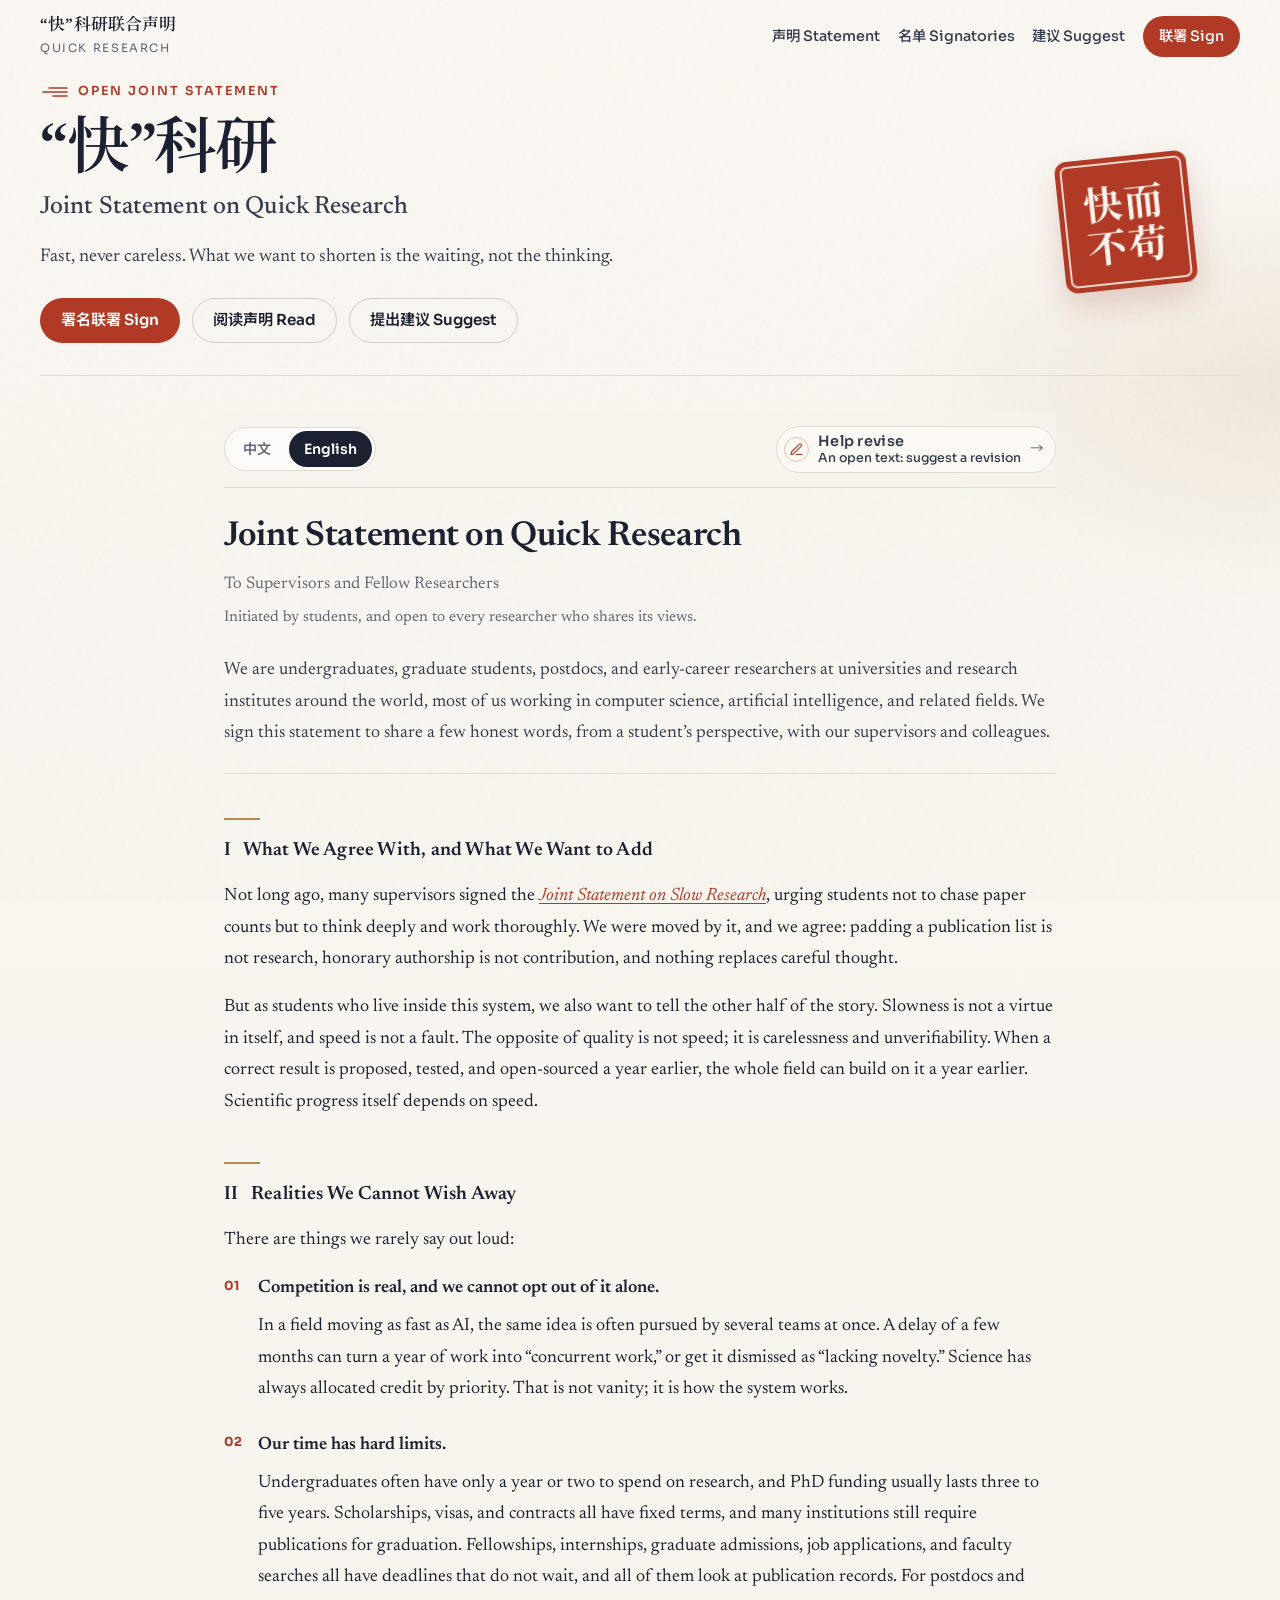
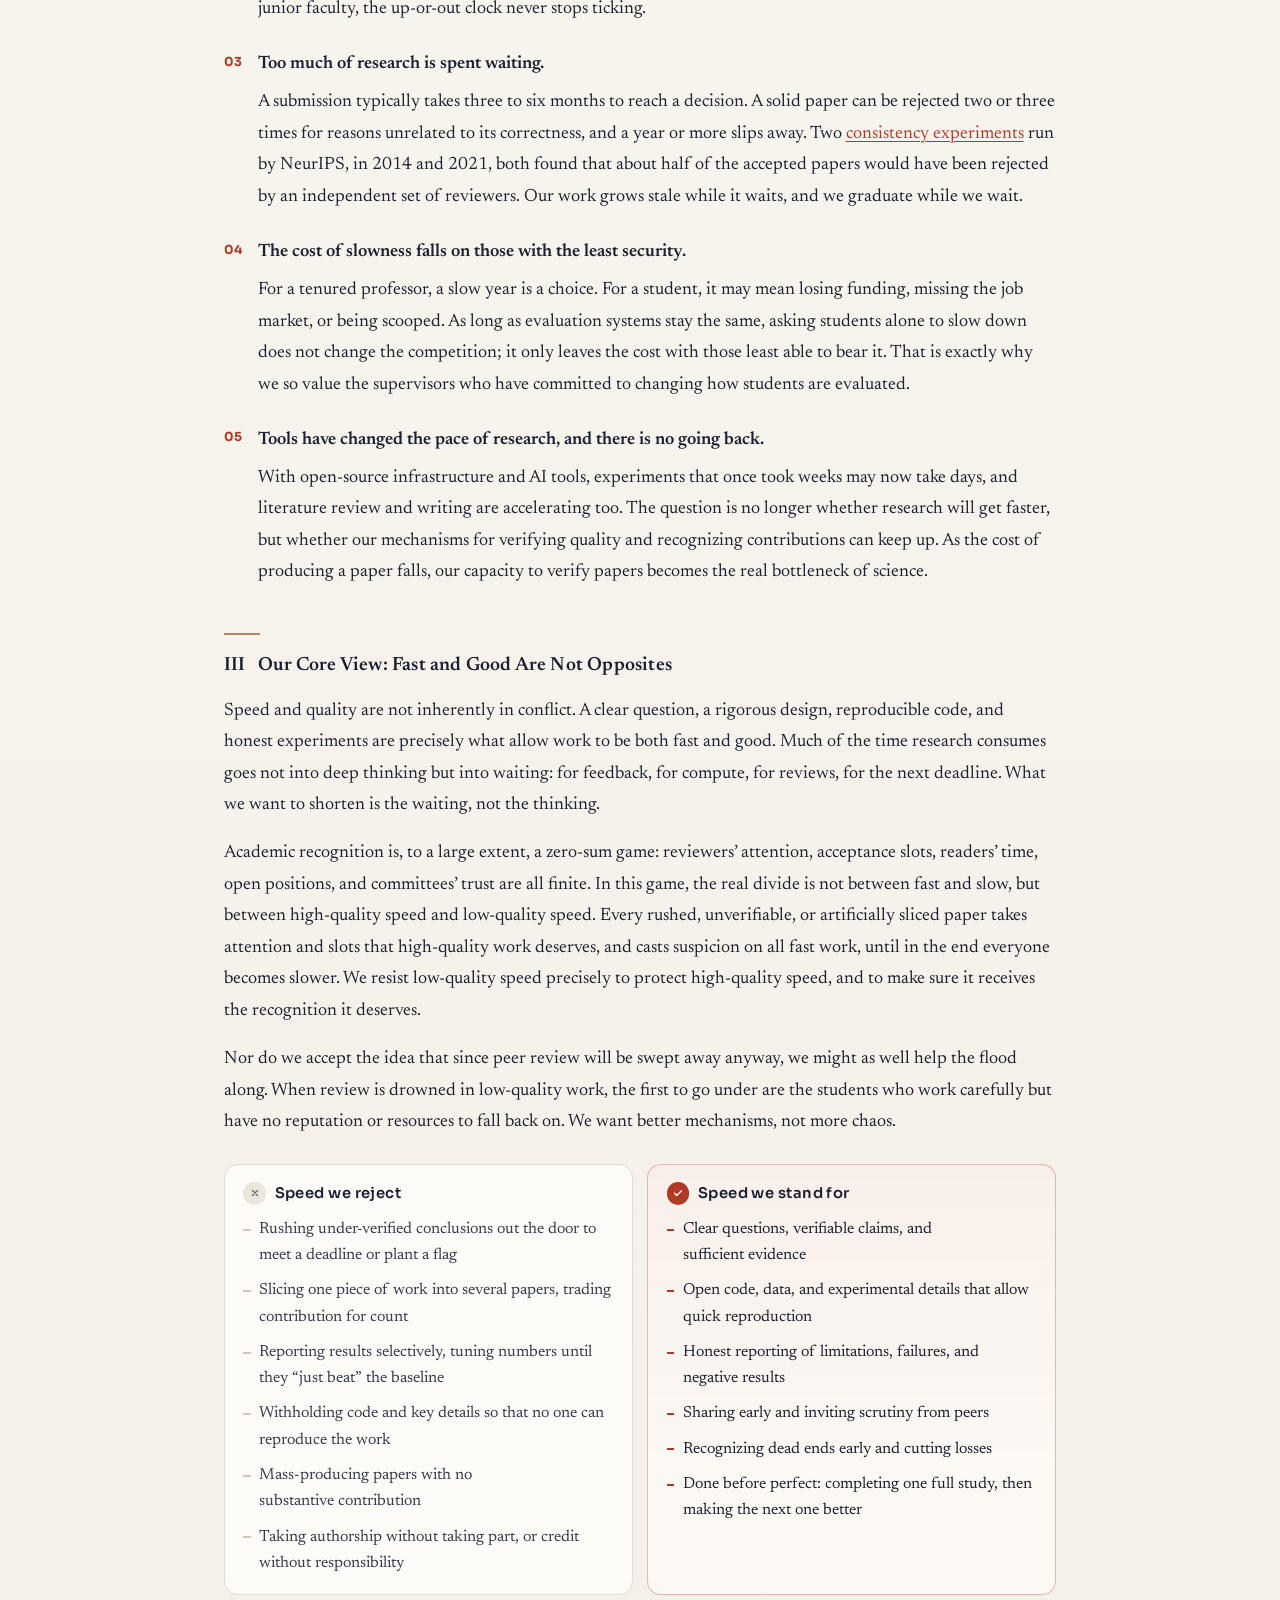
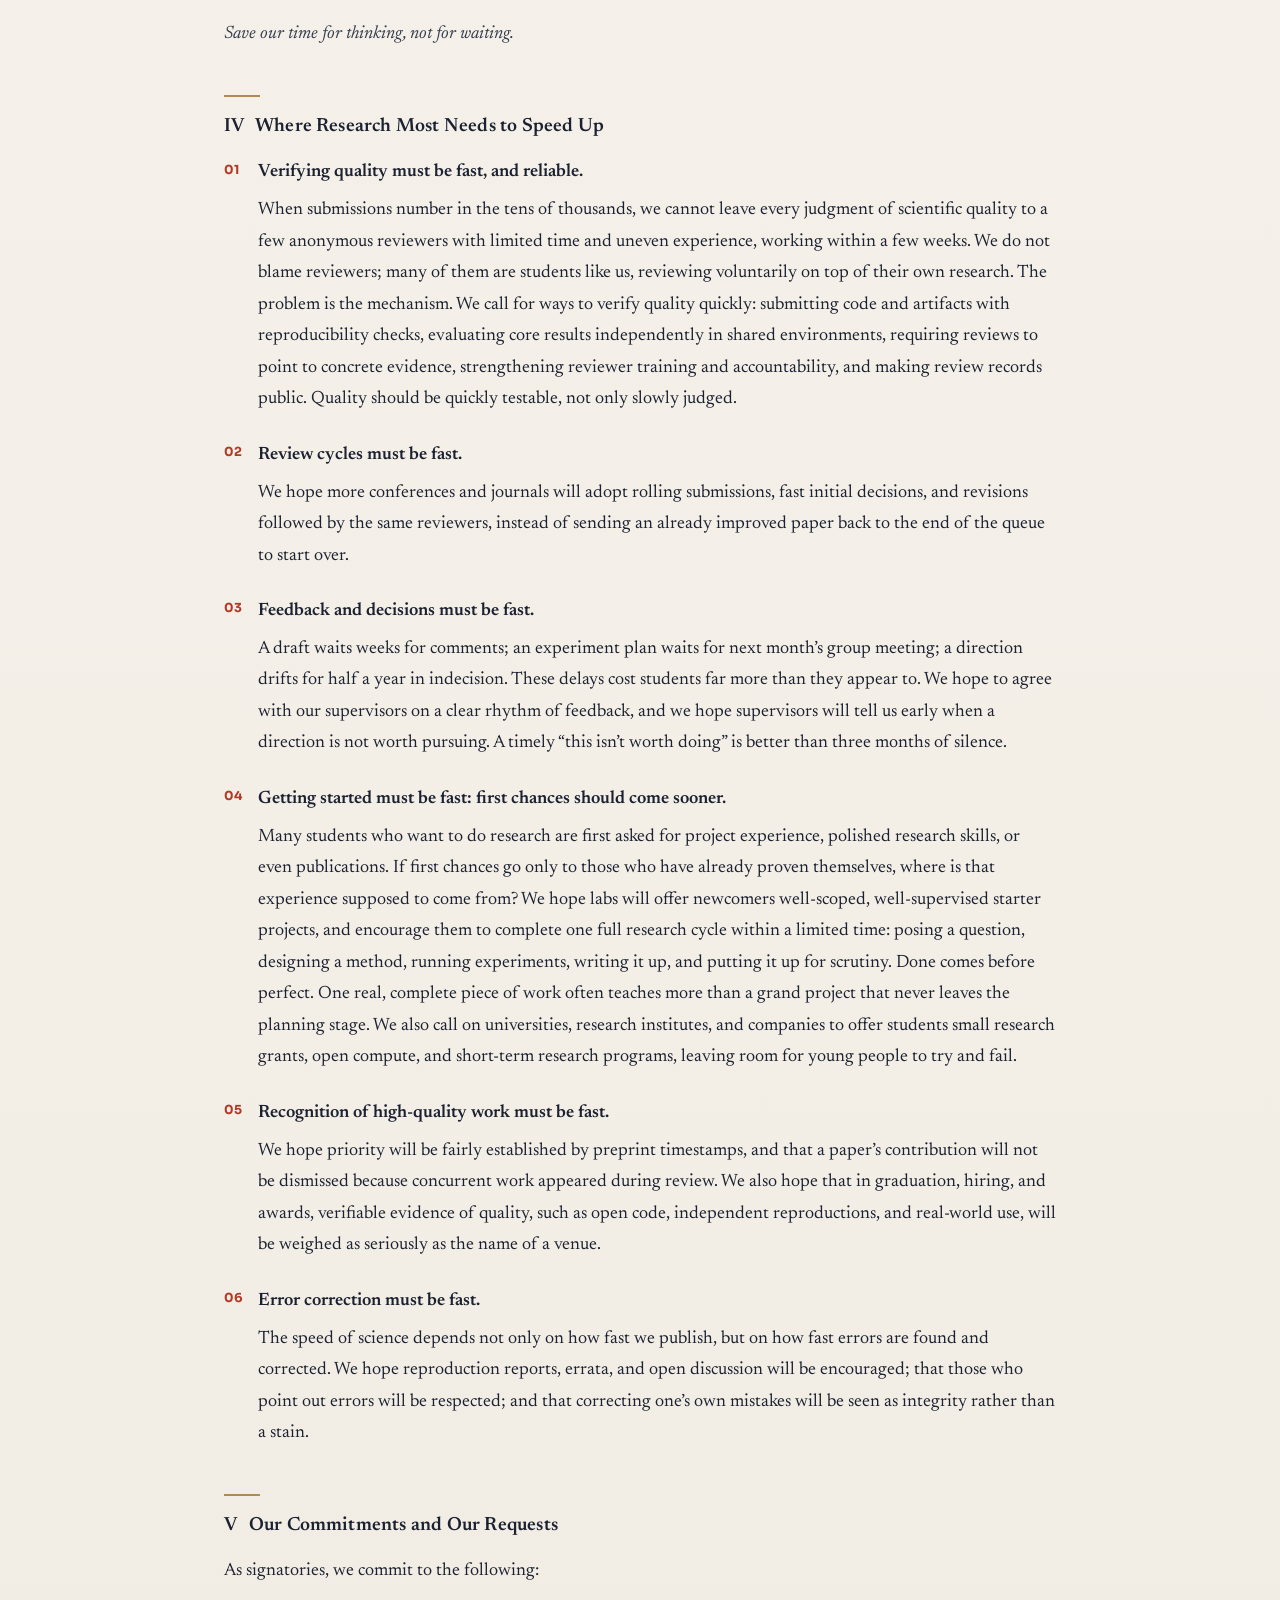
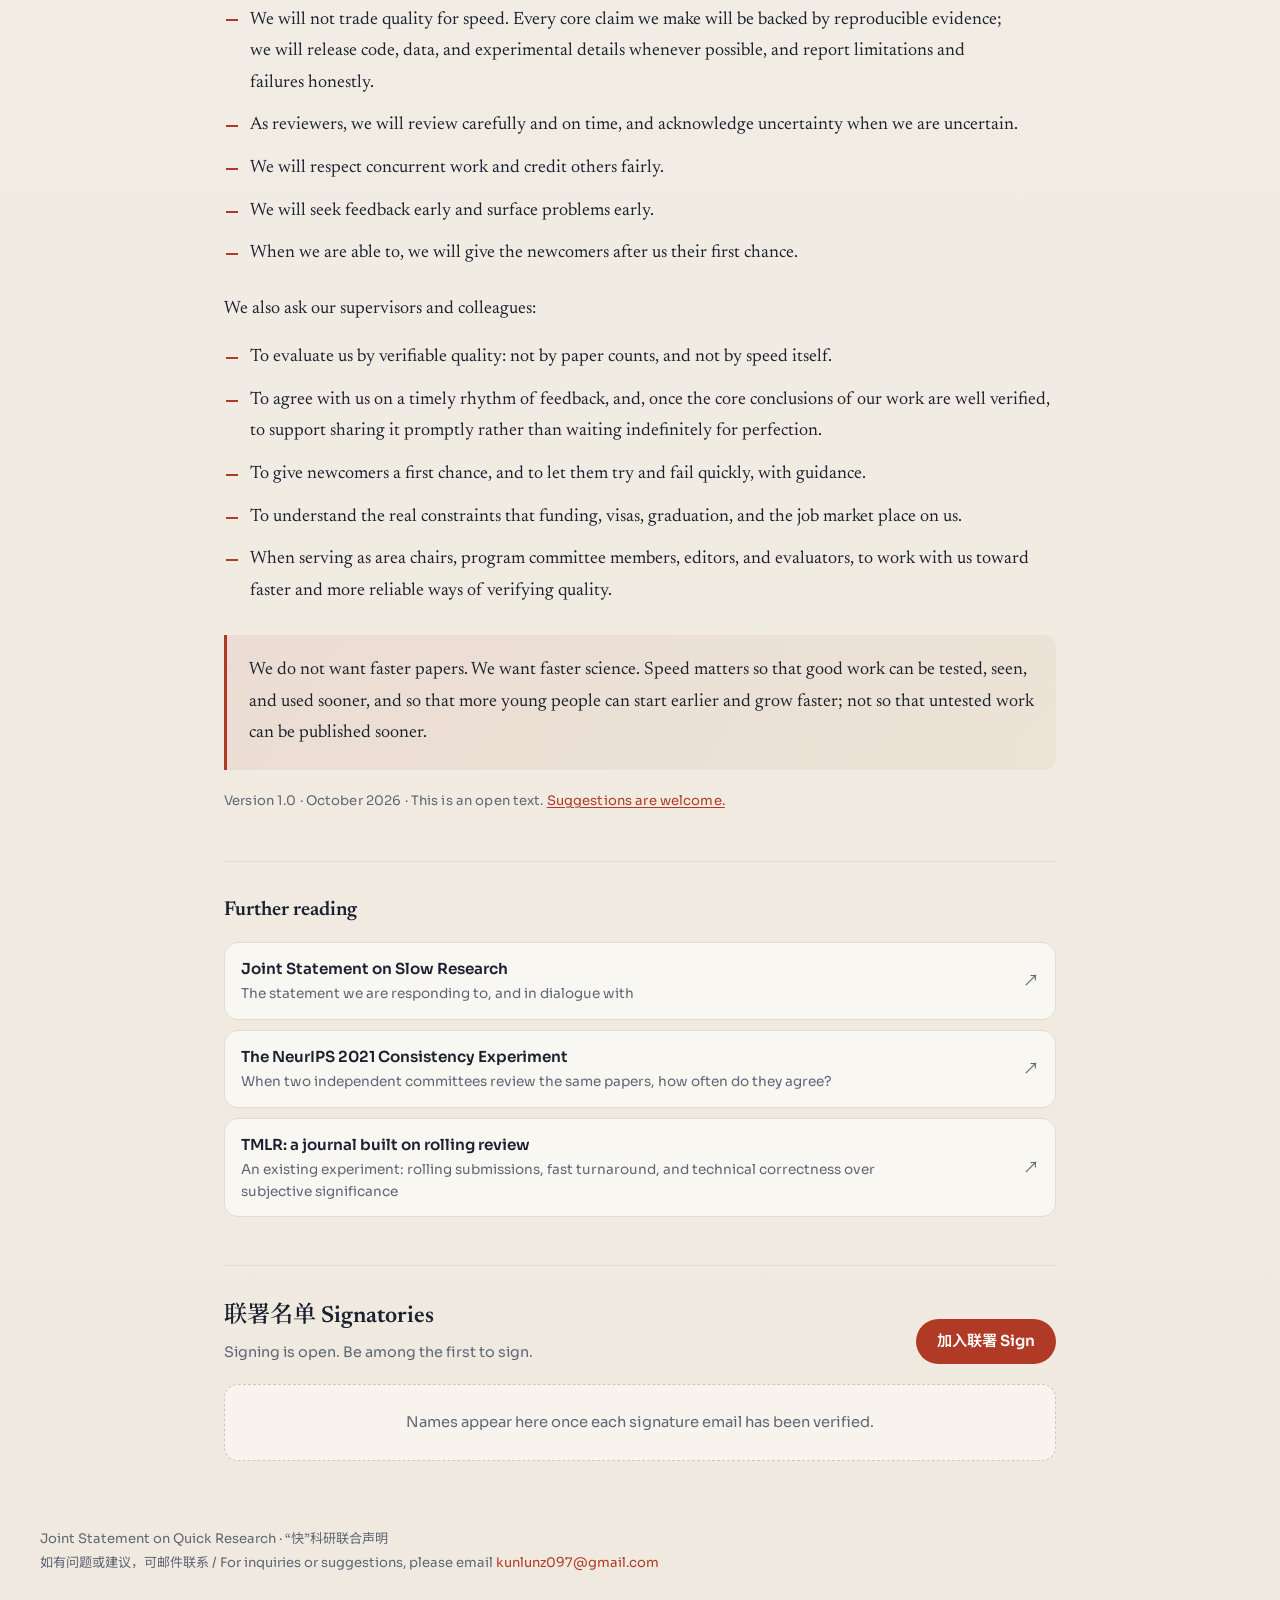
==== index.html @ 941768a2 "Add bilingual Joint Statement on Quick Research site A static GitHub Pages site modeled on the layou" ====
<!doctype html>
<html lang="zh-CN">
<head>
  <meta charset="utf-8">
  <meta name="viewport" content="width=device-width, initial-scale=1">
  <title>“快”科研联合声明 · Joint Statement on Quick Research</title>
  <meta name="description" content="“快”科研联合声明 / Joint Statement on Quick Research：致各位导师与科研工作者。快而不苟——我们想缩短的是等待，而不是思考。">
  <meta property="og:type" content="website">
  <meta property="og:url" content="https://quickresearch.github.io/">
  <meta property="og:title" content="“快”科研联合声明 · Joint Statement on Quick Research">
  <meta property="og:description" content="快而不苟：我们想缩短的是等待，而不是思考。Fast, never careless: shorten the waiting, not the thinking.">
  <meta name="theme-color" content="#f5f1ea">
  <link rel="icon" href="static/favicon.svg" type="image/svg+xml">
  <link rel="preconnect" href="https://fonts.googleapis.com">
  <link rel="preconnect" href="https://fonts.gstatic.com" crossorigin>
  <link rel="stylesheet" href="https://fonts.googleapis.com/css2?family=Newsreader:ital,opsz,wght@0,6..72,400;0,6..72,500;0,6..72,600;1,6..72,400;1,6..72,500&family=Noto+Sans+SC:wght@400;500;600;700&family=Noto+Serif+SC:wght@500;600;700&family=Sora:wght@400;500;600;700&display=swap" media="print" onload="this.media='all'">
  <noscript><link rel="stylesheet" href="https://fonts.googleapis.com/css2?family=Newsreader:ital,opsz,wght@0,6..72,400;0,6..72,500;0,6..72,600;1,6..72,400;1,6..72,500&family=Noto+Sans+SC:wght@400;500;600;700&family=Noto+Serif+SC:wght@500;600;700&family=Sora:wght@400;500;600;700&display=swap"></noscript>
  <link rel="stylesheet" href="static/style.css">
  <script src="static/signatories.js" defer></script>
  <script src="static/main.js" defer></script>
</head>
<body>
  <div class="site">
    <header class="masthead">
      <div class="topbar">
        <a class="brand" href="./">
          <span class="brand-mark">“快”科研联合声明</span>
          <span class="brand-sub">Quick Research</span>
        </a>
        <nav class="nav" aria-label="Primary">
          <a href="#statement">声明 Statement</a>
          <a href="#list">名单 Signatories</a>
          <a href="sign.html?mode=suggest">建议 Suggest</a>
          <a class="nav-cta" href="sign.html">联署 Sign</a>
        </nav>
      </div>
    </header>

    <section class="hero" aria-label="Introduction">
      <div class="hero-inner">
        <p class="hero-kicker">
          <svg viewBox="0 0 28 12" width="28" height="12" fill="none" aria-hidden="true">
            <path d="M9 2h18M3 6h24M13 10h14" stroke="currentColor" stroke-width="1.6" stroke-linecap="round"/>
          </svg>
          Open joint statement
        </p>
        <h1 class="hero-brand">
          “快”科研
          <span class="hero-brand-en">Joint Statement on Quick Research</span>
        </h1>
        <p class="hero-lead" data-i18n-zh="快而不苟。我们想缩短的是等待，而不是思考。" data-i18n-en="Fast, never careless. What we want to shorten is the waiting, not the thinking.">快而不苟。我们想缩短的是等待，而不是思考。</p>
        <div class="hero-actions">
          <a class="btn btn-primary" href="sign.html">署名联署 Sign</a>
          <a class="btn btn-ghost" href="#statement">阅读声明 Read</a>
          <a class="btn btn-ghost" href="sign.html?mode=suggest">提出建议 Suggest</a>
        </div>
      </div>
      <div class="seal" aria-hidden="true"><span>快而不苟</span></div>
    </section>

    <div class="rail">
      <div class="reader" id="statement">
        <div class="lang-dock">
          <div class="lang-tabs" role="tablist" aria-label="Language">
            <button type="button" class="lang-tab active" data-lang="zh" role="tab" aria-selected="true" aria-controls="panel-zh" id="tab-zh">中文</button>
            <button type="button" class="lang-tab" data-lang="en" role="tab" aria-selected="false" aria-controls="panel-en" id="tab-en" tabindex="-1">English</button>
          </div>
          <a
            class="revise-chip"
            href="sign.html?mode=suggest"
            data-aria-zh="参与修订：这是一份开放的文本，欢迎提出修改建议"
            data-aria-en="Help revise: this is an open text, and suggestions are welcome"
            aria-label="参与修订：这是一份开放的文本，欢迎提出修改建议"
          >
            <span class="revise-chip-icon" aria-hidden="true">
              <svg viewBox="0 0 24 24" width="15" height="15" fill="none" stroke="currentColor" stroke-width="1.7" stroke-linecap="round" stroke-linejoin="round">
                <path d="M12 20h9"/>
                <path d="M16.5 3.5a2.12 2.12 0 0 1 3 3L7 19l-4 1 1-4z"/>
              </svg>
            </span>
            <span class="revise-chip-text">
              <span class="revise-chip-label" data-i18n-zh="参与修订" data-i18n-en="Help revise">参与修订</span>
              <span class="revise-chip-title" data-i18n-zh="开放文本，欢迎提出修改建议" data-i18n-en="An open text: suggest a revision">开放文本，欢迎提出修改建议</span>
            </span>
            <span class="revise-chip-arrow" aria-hidden="true">→</span>
          </a>
        </div>

        <div class="lang-panel active" data-panel="zh" id="panel-zh" role="tabpanel" aria-labelledby="tab-zh">
          <article class="statement-doc" lang="zh-CN">
            <header class="doc-head">
              <h1>“快”科研联合声明</h1>
              <p class="subtitle"><strong><span class="zh-dash">——</span>致各位导师与科研工作者</strong></p>
              <p class="subtitle-note">（本声明由学生发起，也欢迎所有认同其理念的科研工作者联署）</p>
              <p class="lead">
                我们是一群来自国内外高校与科研院所的本科生、研究生、博士后与青年科研工作者，大多从事计算机科学、人工智能及相关领域的研究。我们共同签署这份声明，想从学生的视角，和各位导师与同行说几句真心话。
              </p>
            </header>

            <h2>一、我们认同的，与我们想补充的</h2>
            <p>
              不久前，许多导师联署了<a href="https://gaplab.cuhk.edu.cn/slow_research/" target="_blank" rel="noopener noreferrer">《学生“慢”科研联合声明》</a>，提醒我们不要以论文数量为目标，要把问题想深、把工作做透。我们读后深受触动，也由衷认同：灌水不是科研，挂名不是贡献，思考无可替代。
            </p>
            <p>
              但作为身处其中的学生，我们也想说出另一半真实：慢本身不是美德，快本身也不是过错。质量的反面不是速度，而是草率与无法验证。一个正确的结果早一年被提出、被检验、被开源，整个领域就能早一年站在它的肩膀上前进。科学的进步，本身就需要速度。
            </p>

            <h2>二、我们无法回避的现实</h2>
            <p>有些话，我们平时很少说出口：</p>
            <ol class="points">
              <li>
                <strong>竞争是真实的，我们无法单方面退出。</strong>
                在人工智能这样日新月异的领域，同一个想法常常有多个团队在同时推进。晚几个月，一整年的心血就可能沦为“同期工作”，甚至被评价为“缺乏新意”。科学界历来以优先权分配荣誉<span class="zh-dash">——</span>这不是虚荣，而是规则本身。
              </li>
              <li>
                <strong>我们的时间有明确的边界。</strong>
                本科阶段真正能投入科研的时间往往只有一两年，博士阶段的资助通常也只有三到五年；奖学金、签证与合同都有固定期限，不少院校仍有硬性的发表毕业要求；评奖、实习、升学、求职与教职申请都有不等人的截止日期，也都要看发表记录。对博士后与青年教师而言，“非升即走”的考核同样有一只从不停摆的时钟。
              </li>
              <li>
                <strong>等待，占据了科研中太多的时间。</strong>
                一次投稿从提交到结果往往需要三到六个月；一篇扎实的工作，可能因为与其正确性无关的原因被拒两三次，一年多就此过去。NeurIPS 在 2014 年与 2021 年进行的两次<a href="https://blog.neurips.cc/2021/12/08/the-neurips-2021-consistency-experiment/" target="_blank" rel="noopener noreferrer">一致性实验</a>都发现：约一半被录用的论文，换一组独立的审稿人就可能被拒。工作在等待中变旧，我们在等待中毕业。
              </li>
              <li>
                <strong>慢的代价，往往由最没有安全感的人承担。</strong>
                对已获长聘的教授而言，慢下来的一年是一种选择；对学生而言，这一年可能意味着资助中断、错过求职季，或被他人抢先发表。只要评价体系不变，单方面劝学生“慢下来”并不能改变竞争本身，只会把代价留给最无力承担的人。也正因如此，我们格外珍视那些承诺从评价方式上做出改变的导师。
              </li>
              <li>
                <strong>工具已经改变了科研的节奏，且不会倒退。</strong>
                借助开源基础设施与 AI 工具，过去需要数周的实验如今可能只需几天，文献调研与写作也在加速。问题不再是科研要不要变快，而是我们验证质量、认可贡献的机制能否跟上。当写出一篇论文的成本越来越低，验证一篇论文的能力，就成了科学真正的瓶颈。
              </li>
            </ol>

            <h2>三、我们的核心观点：快与好并不对立</h2>
            <p>
              速度与质量并不天然矛盾。清晰的问题、严谨的设计、可复现的代码与诚实的实验，恰恰是一项工作又快又好的前提。科研中真正耗时的，往往不是深入的思考，而是等待：等反馈、等算力、等审稿、等下一个截稿日。我们想缩短的是等待，而不是思考。
            </p>
            <p>
              学术认可在很大程度上是一场零和博弈：审稿人的精力、会议的录用名额、读者的时间、职位的数量与评审委员会的信任，都是有限的。在这场博弈中，真正的对立不在“快”与“慢”之间，而在“高质量的快”与“低质量的快”之间。每一篇仓促、无法验证或拆分凑数的论文，都在挤占高质量工作应得的注意与名额，也让所有“快”的工作蒙上怀疑，最终让所有人都变得更慢。因此，我们抵制低质量的快，正是为了保护高质量的快，让它得到应有的认可。
            </p>
            <p>
              我们也不赞成“既然评审机制终将被洪流冲垮，不如推波助澜”的想法。用低质量的洪流冲垮评审，最先被淹没的，恰恰是那些认真做事、却没有名气与资源兜底的学生。我们想要的是更好的机制，而不是更大的混乱。
            </p>
            <div class="contrast">
              <div class="contrast-col is-reject">
                <p class="contrast-title">
                  <span class="contrast-mark" aria-hidden="true"><svg viewBox="0 0 24 24" width="12" height="12" fill="none" stroke="currentColor" stroke-width="2.6" stroke-linecap="round"><path d="M7 7l10 10M17 7L7 17"/></svg></span>
                  我们抵制的快
                </p>
                <ul>
                  <li>为赶截稿或抢占先机，把未经充分验证的结论匆忙投出</li>
                  <li>把一项工作拆成多篇，以数量代替贡献</li>
                  <li>选择性报告结果，把指标调到“刚好超过”基线</li>
                  <li>隐藏代码与关键细节，让他人无从复现</li>
                  <li>批量生成缺乏实质贡献的论文</li>
                  <li>挂名而不参与，署名而不负责</li>
                </ul>
              </div>
              <div class="contrast-col is-support">
                <p class="contrast-title">
                  <span class="contrast-mark" aria-hidden="true"><svg viewBox="0 0 24 24" width="12" height="12" fill="none" stroke="currentColor" stroke-width="2.6" stroke-linecap="round" stroke-linejoin="round"><path d="M5 12.5l4.5 4.5L19 7.5"/></svg></span>
                  我们支持的快
                </p>
                <ul>
                  <li>问题清晰，主张可验证，证据充分</li>
                  <li>代码、数据与实验细节公开，可被快速复现</li>
                  <li>诚实报告局限、失败与负面结果</li>
                  <li>尽早公开，主动接受同行检验</li>
                  <li>尽早识别走不通的方向，及时止损</li>
                  <li>先完成，再完美：完整走完一次研究，再把下一次做得更好</li>
                </ul>
              </div>
            </div>
            <p class="closing-line">把时间留给思考，而不是等待。</p>

            <h2>四、科研最需要“快”起来的地方</h2>
            <ol class="points">
              <li>
                <strong>质量验证要快，而且要可靠。</strong>
                当投稿量以万计，我们不能把对科学质量的判断，全部寄托于几位时间有限、经验不一的匿名审稿人在几周内给出的意见。我们并不责怪审稿人<span class="zh-dash">——</span>他们中的许多人，正是和我们一样在繁重科研之余义务审稿的学生；问题在于机制。我们呼吁建立能够快速检验质量的机制：随投稿提交代码与实验产物并进行可复现性检查，在统一的环境中独立评测核心结果，要求审稿意见指向具体证据，加强审稿人的培训与问责，并公开评审记录。让质量可以被快速检验，而不只是被缓慢地评判。
              </li>
              <li>
                <strong>评审周期要快。</strong>
                我们希望更多会议与期刊采用滚动投稿、快速初审、由同一组审稿人跟进修改的机制，而不是让一篇已经修改完善的工作，一次次回到队尾从头再来。
              </li>
              <li>
                <strong>反馈与决策要快。</strong>
                一份草稿等上几周，一个实验方案等到下个月的组会，一个方向在犹豫中拖了半年<span class="zh-dash">——</span>这些等待对学生的代价，远比看起来更大。我们希望与导师约定清晰的反馈节奏，也希望导师在一个方向不值得继续时尽早直言。一句及时的“这个方向不值得做”，胜过三个月的沉默。
              </li>
              <li>
                <strong>起步要快：让第一次机会来得更早。</strong>
                许多学生想进入科研，却先被要求拥有项目经历、熟练的研究技能，甚至已发表的论文。如果第一次机会只留给已经证明过自己的人，经验又从何而来？我们希望实验室为新人提供有指导、范围清晰的入门课题，鼓励他们在有限的时间里完整走完一次研究：提出问题、设计方法、开展实验、写成论文、接受检验。先完成，再完美<span class="zh-dash">——</span>一项真实而完整的工作，往往比一个停留在构想中的宏大课题更能让人成长。我们也呼吁高校、科研机构与企业提供面向学生的小额科研经费、开放算力与短期研究项目，为年轻人的试错留出空间。
              </li>
              <li>
                <strong>对高质量工作的认可要快。</strong>
                我们希望以预印本时间戳公正认定优先权，不因评审期间出现的同期工作而否定一篇论文的贡献；也希望在毕业、招聘与评奖中，开源代码、独立复现与实际应用等可验证的质量证据，能与发表的会议名称一样被认真看待。
              </li>
              <li>
                <strong>纠错要快。</strong>
                科学的速度，不只取决于发表得有多快，也取决于错误被发现和纠正得有多快。我们希望复现报告、勘误与公开讨论得到鼓励，指出错误的人受到尊重，主动更正自己的错误被视为一种担当，而非污点。
              </li>
            </ol>

            <h2>五、我们的承诺与请求</h2>
            <p>作为联署者，我们承诺：</p>
            <ul class="pledge">
              <li>不以牺牲质量换取速度：让每一个核心结论都有可复现的证据支撑，尽可能公开代码、数据与实验细节，诚实报告局限与失败。</li>
              <li>作为审稿人，认真、准时地审稿；对不确定的判断，坦承不确定。</li>
              <li>尊重同期工作，公正引用他人的贡献。</li>
              <li>尽早寻求反馈，尽早暴露问题。</li>
              <li>当我们有能力时，也为后来的新人提供第一次机会。</li>
            </ul>
            <p>我们也恳请各位导师与同行：</p>
            <ul class="pledge">
              <li>以可验证的质量<span class="zh-dash">——</span>而不是论文数量，也不是速度本身<span class="zh-dash">——</span>来评价我们。</li>
              <li>与我们约定及时反馈的节奏；在工作的核心结论经过充分验证后，支持我们及时公开，而不必为追求“完美”无限期等待。</li>
              <li>给新人第一次机会，并在有指导的前提下，容许他们快速试错。</li>
              <li>理解资助、签证、毕业与求职节点给我们带来的真实约束。</li>
              <li>在担任领域主席、程序委员、编辑与评审委员时，与我们一起推动更快、更可靠的质量验证机制。</li>
            </ul>
            <p class="closing">
              我们想要的不是更快的论文，而是更快的科学。快，是为了让好的工作更早被检验、被看见、被使用，也让更多年轻人更早开始、更快成长；而不是让未经检验的东西更早被发表。
            </p>
            <p class="doc-meta">声明版本 v1.0 · 2026 年 10 月 · 这是一份开放的文本，<a href="sign.html?mode=suggest">欢迎提出修改建议</a></p>
          </article>
        </div>

        <div class="lang-panel" data-panel="en" id="panel-en" role="tabpanel" aria-labelledby="tab-en" hidden>
          <article class="statement-doc" lang="en">
            <header class="doc-head">
              <h1>Joint Statement on Quick Research</h1>
              <p class="subtitle">To Supervisors and Fellow Researchers</p>
              <p class="subtitle-note">Initiated by students, and open to every researcher who shares its views.</p>
              <p class="lead">
                We are undergraduates, graduate students, postdocs, and early-career researchers at universities and research institutes around the world, most of us working in computer science, artificial intelligence, and related fields. We sign this statement to share a few honest words, from a student’s perspective, with our supervisors and colleagues.
              </p>
            </header>

            <h2>I &nbsp; What We Agree With, and What We Want to Add</h2>
            <p>
              Not long ago, many supervisors signed the <a href="https://gaplab.cuhk.edu.cn/slow_research/" target="_blank" rel="noopener noreferrer"><em>Joint Statement on Slow Research</em></a>, urging students not to chase paper counts but to think deeply and work thoroughly. We were moved by it, and we agree: padding a publication list is not research, honorary authorship is not contribution, and nothing replaces careful thought.
            </p>
            <p>
              But as students who live inside this system, we also want to tell the other half of the story. Slowness is not a virtue in itself, and speed is not a fault. The opposite of quality is not speed; it is carelessness and unverifiability. When a correct result is proposed, tested, and open-sourced a year earlier, the whole field can build on it a year earlier. Scientific progress itself depends on speed.
            </p>

            <h2>II &nbsp; Realities We Cannot Wish Away</h2>
            <p>There are things we rarely say out loud:</p>
            <ol class="points">
              <li>
                <strong>Competition is real, and we cannot opt out of it alone.</strong>
                In a field moving as fast as AI, the same idea is often pursued by several teams at once. A delay of a few months can turn a year of work into “concurrent work,” or get it dismissed as “lacking novelty.” Science has always allocated credit by priority. That is not vanity; it is how the system works.
              </li>
              <li>
                <strong>Our time has hard limits.</strong>
                Undergraduates often have only a year or two to spend on research, and PhD funding usually lasts three to five years. Scholarships, visas, and contracts all have fixed terms, and many institutions still require publications for graduation. Fellowships, internships, graduate admissions, job applications, and faculty searches all have deadlines that do not wait, and all of them look at publication records. For postdocs and junior faculty, the up-or-out clock never stops ticking.
              </li>
              <li>
                <strong>Too much of research is spent waiting.</strong>
                A submission typically takes three to six months to reach a decision. A solid paper can be rejected two or three times for reasons unrelated to its correctness, and a year or more slips away. Two <a href="https://blog.neurips.cc/2021/12/08/the-neurips-2021-consistency-experiment/" target="_blank" rel="noopener noreferrer">consistency experiments</a> run by NeurIPS, in 2014 and 2021, both found that about half of the accepted papers would have been rejected by an independent set of reviewers. Our work grows stale while it waits, and we graduate while we wait.
              </li>
              <li>
                <strong>The cost of slowness falls on those with the least security.</strong>
                For a tenured professor, a slow year is a choice. For a student, it may mean losing funding, missing the job market, or being scooped. As long as evaluation systems stay the same, asking students alone to slow down does not change the competition; it only leaves the cost with those least able to bear it. That is exactly why we so value the supervisors who have committed to changing how students are evaluated.
              </li>
              <li>
                <strong>Tools have changed the pace of research, and there is no going back.</strong>
                With open-source infrastructure and AI tools, experiments that once took weeks may now take days, and literature review and writing are accelerating too. The question is no longer whether research will get faster, but whether our mechanisms for verifying quality and recognizing contributions can keep up. As the cost of producing a paper falls, our capacity to verify papers becomes the real bottleneck of science.
              </li>
            </ol>

            <h2>III &nbsp; Our Core View: Fast and Good Are Not Opposites</h2>
            <p>
              Speed and quality are not inherently in conflict. A clear question, a rigorous design, reproducible code, and honest experiments are precisely what allow work to be both fast and good. Much of the time research consumes goes not into deep thinking but into waiting: for feedback, for compute, for reviews, for the next deadline. What we want to shorten is the waiting, not the thinking.
            </p>
            <p>
              Academic recognition is, to a large extent, a zero-sum game: reviewers’ attention, acceptance slots, readers’ time, open positions, and committees’ trust are all finite. In this game, the real divide is not between fast and slow, but between high-quality speed and low-quality speed. Every rushed, unverifiable, or artificially sliced paper takes attention and slots that high-quality work deserves, and casts suspicion on all fast work, until in the end everyone becomes slower. We resist low-quality speed precisely to protect high-quality speed, and to make sure it receives the recognition it deserves.
            </p>
            <p>
              Nor do we accept the idea that since peer review will be swept away anyway, we might as well help the flood along. When review is drowned in low-quality work, the first to go under are the students who work carefully but have no reputation or resources to fall back on. We want better mechanisms, not more chaos.
            </p>
            <div class="contrast">
              <div class="contrast-col is-reject">
                <p class="contrast-title">
                  <span class="contrast-mark" aria-hidden="true"><svg viewBox="0 0 24 24" width="12" height="12" fill="none" stroke="currentColor" stroke-width="2.6" stroke-linecap="round"><path d="M7 7l10 10M17 7L7 17"/></svg></span>
                  Speed we reject
                </p>
                <ul>
                  <li>Rushing under-verified conclusions out the door to meet a deadline or plant a flag</li>
                  <li>Slicing one piece of work into several papers, trading contribution for count</li>
                  <li>Reporting results selectively, tuning numbers until they “just beat” the baseline</li>
                  <li>Withholding code and key details so that no one can reproduce the work</li>
                  <li>Mass-producing papers with no substantive contribution</li>
                  <li>Taking authorship without taking part, or credit without responsibility</li>
                </ul>
              </div>
              <div class="contrast-col is-support">
                <p class="contrast-title">
                  <span class="contrast-mark" aria-hidden="true"><svg viewBox="0 0 24 24" width="12" height="12" fill="none" stroke="currentColor" stroke-width="2.6" stroke-linecap="round" stroke-linejoin="round"><path d="M5 12.5l4.5 4.5L19 7.5"/></svg></span>
                  Speed we stand for
                </p>
                <ul>
                  <li>Clear questions, verifiable claims, and sufficient evidence</li>
                  <li>Open code, data, and experimental details that allow quick reproduction</li>
                  <li>Honest reporting of limitations, failures, and negative results</li>
                  <li>Sharing early and inviting scrutiny from peers</li>
                  <li>Recognizing dead ends early and cutting losses</li>
                  <li>Done before perfect: completing one full study, then making the next one better</li>
                </ul>
              </div>
            </div>
            <p class="closing-line">Save our time for thinking, not for waiting.</p>

            <h2>IV &nbsp; Where Research Most Needs to Speed Up</h2>
            <ol class="points">
              <li>
                <strong>Verifying quality must be fast, and reliable.</strong>
                When submissions number in the tens of thousands, we cannot leave every judgment of scientific quality to a few anonymous reviewers with limited time and uneven experience, working within a few weeks. We do not blame reviewers; many of them are students like us, reviewing voluntarily on top of their own research. The problem is the mechanism. We call for ways to verify quality quickly: submitting code and artifacts with reproducibility checks, evaluating core results independently in shared environments, requiring reviews to point to concrete evidence, strengthening reviewer training and accountability, and making review records public. Quality should be quickly testable, not only slowly judged.
              </li>
              <li>
                <strong>Review cycles must be fast.</strong>
                We hope more conferences and journals will adopt rolling submissions, fast initial decisions, and revisions followed by the same reviewers, instead of sending an already improved paper back to the end of the queue to start over.
              </li>
              <li>
                <strong>Feedback and decisions must be fast.</strong>
                A draft waits weeks for comments; an experiment plan waits for next month’s group meeting; a direction drifts for half a year in indecision. These delays cost students far more than they appear to. We hope to agree with our supervisors on a clear rhythm of feedback, and we hope supervisors will tell us early when a direction is not worth pursuing. A timely “this isn’t worth doing” is better than three months of silence.
              </li>
              <li>
                <strong>Getting started must be fast: first chances should come sooner.</strong>
                Many students who want to do research are first asked for project experience, polished research skills, or even publications. If first chances go only to those who have already proven themselves, where is that experience supposed to come from? We hope labs will offer newcomers well-scoped, well-supervised starter projects, and encourage them to complete one full research cycle within a limited time: posing a question, designing a method, running experiments, writing it up, and putting it up for scrutiny. Done comes before perfect. One real, complete piece of work often teaches more than a grand project that never leaves the planning stage. We also call on universities, research institutes, and companies to offer students small research grants, open compute, and short-term research programs, leaving room for young people to try and fail.
              </li>
              <li>
                <strong>Recognition of high-quality work must be fast.</strong>
                We hope priority will be fairly established by preprint timestamps, and that a paper’s contribution will not be dismissed because concurrent work appeared during review. We also hope that in graduation, hiring, and awards, verifiable evidence of quality, such as open code, independent reproductions, and real-world use, will be weighed as seriously as the name of a venue.
              </li>
              <li>
                <strong>Error correction must be fast.</strong>
                The speed of science depends not only on how fast we publish, but on how fast errors are found and corrected. We hope reproduction reports, errata, and open discussion will be encouraged; that those who point out errors will be respected; and that correcting one’s own mistakes will be seen as integrity rather than a stain.
              </li>
            </ol>

            <h2>V &nbsp; Our Commitments and Our Requests</h2>
            <p>As signatories, we commit to the following:</p>
            <ul class="pledge">
              <li>We will not trade quality for speed. Every core claim we make will be backed by reproducible evidence; we will release code, data, and experimental details whenever possible, and report limitations and failures honestly.</li>
              <li>As reviewers, we will review carefully and on time, and acknowledge uncertainty when we are uncertain.</li>
              <li>We will respect concurrent work and credit others fairly.</li>
              <li>We will seek feedback early and surface problems early.</li>
              <li>When we are able to, we will give the newcomers after us their first chance.</li>
            </ul>
            <p>We also ask our supervisors and colleagues:</p>
            <ul class="pledge">
              <li>To evaluate us by verifiable quality: not by paper counts, and not by speed itself.</li>
              <li>To agree with us on a timely rhythm of feedback, and, once the core conclusions of our work are well verified, to support sharing it promptly rather than waiting indefinitely for perfection.</li>
              <li>To give newcomers a first chance, and to let them try and fail quickly, with guidance.</li>
              <li>To understand the real constraints that funding, visas, graduation, and the job market place on us.</li>
              <li>When serving as area chairs, program committee members, editors, and evaluators, to work with us toward faster and more reliable ways of verifying quality.</li>
            </ul>
            <p class="closing">
              We do not want faster papers. We want faster science. Speed matters so that good work can be tested, seen, and used sooner, and so that more young people can start earlier and grow faster; not so that untested work can be published sooner.
            </p>
            <p class="doc-meta">Version 1.0 · October 2026 · This is an open text. <a href="sign.html?mode=suggest">Suggestions are welcome.</a></p>
          </article>
        </div>

        <section class="reading" aria-labelledby="reading-title">
          <h2 id="reading-title" data-i18n-zh="延伸阅读" data-i18n-en="Further reading">延伸阅读</h2>
          <ul class="reading-list">
            <li>
              <a href="https://gaplab.cuhk.edu.cn/slow_research/" target="_blank" rel="noopener noreferrer">
                <span class="reading-name" data-i18n-zh="学生“慢”科研联合声明" data-i18n-en="Joint Statement on Slow Research">学生“慢”科研联合声明</span>
                <span class="reading-desc" data-i18n-zh="本声明所回应、并与之对话的倡议" data-i18n-en="The statement we are responding to, and in dialogue with">本声明所回应、并与之对话的倡议</span>
                <span class="reading-arrow" aria-hidden="true">↗</span>
              </a>
            </li>
            <li>
              <a href="https://blog.neurips.cc/2021/12/08/the-neurips-2021-consistency-experiment/" target="_blank" rel="noopener noreferrer">
                <span class="reading-name" data-i18n-zh="NeurIPS 2021 一致性实验" data-i18n-en="The NeurIPS 2021 Consistency Experiment">NeurIPS 2021 一致性实验</span>
                <span class="reading-desc" data-i18n-zh="同一批论文交给两组独立的审稿人，结论有多一致？" data-i18n-en="When two independent committees review the same papers, how often do they agree?">同一批论文交给两组独立的审稿人，结论有多一致？</span>
                <span class="reading-arrow" aria-hidden="true">↗</span>
              </a>
            </li>
            <li>
              <a href="https://jmlr.org/tmlr/" target="_blank" rel="noopener noreferrer">
                <span class="reading-name" data-i18n-zh="TMLR：一份滚动评审的期刊" data-i18n-en="TMLR: a journal built on rolling review">TMLR：一份滚动评审的期刊</span>
                <span class="reading-desc" data-i18n-zh="已有的尝试：滚动投稿、快速周转，强调技术正确性而非主观的重要性" data-i18n-en="An existing experiment: rolling submissions, fast turnaround, and technical correctness over subjective significance">已有的尝试：滚动投稿、快速周转，强调技术正确性而非主观的重要性</span>
                <span class="reading-arrow" aria-hidden="true">↗</span>
              </a>
            </li>
          </ul>
        </section>

        <section class="signatories" id="list" aria-labelledby="sig-title">
          <div class="signatories-head">
            <div>
              <h2 id="sig-title">联署名单 Signatories</h2>
              <p class="count-line" id="sig-count" aria-live="polite">联署已开放，欢迎成为首批联署者。</p>
            </div>
            <a class="btn btn-primary" href="sign.html">加入联署 Sign</a>
          </div>

          <div class="table-wrap" id="sig-table" hidden>
            <table class="sig-table">
              <thead>
                <tr>
                  <th scope="col" data-i18n-zh="姓名" data-i18n-en="Name">姓名</th>
                  <th scope="col" data-i18n-zh="身份 / 职位" data-i18n-en="Position">身份 / 职位</th>
                  <th scope="col" data-i18n-zh="单位" data-i18n-en="Institute">单位</th>
                </tr>
              </thead>
              <tbody id="sig-body"></tbody>
            </table>
          </div>
          <div class="sig-empty" id="sig-empty">
            <p data-i18n-zh="收到联署邮件并核实后，名单会在这里陆续公布。" data-i18n-en="Names appear here once each signature email has been verified.">收到联署邮件并核实后，名单会在这里陆续公布。</p>
          </div>
          <noscript>
            <p class="hint">请启用 JavaScript 以查看联署名单。/ Please enable JavaScript to view the list of signatories.</p>
          </noscript>
        </section>
      </div>
    </div>

    <footer class="footer">
      <p>Joint Statement on Quick Research · “快”科研联合声明</p>
      <p>
        如有问题或建议，可邮件联系 /
        For inquiries or suggestions, please email
        <a href="mailto:kunlunz097@gmail.com">kunlunz097@gmail.com</a>
      </p>
    </footer>
  </div>
</body>
</html>
---- static/style.css ----
/* “快”科研联合声明 · Joint Statement on Quick Research */

:root {
  --ink: #1b2130;
  --ink-soft: #343c4d;
  --muted: #5f6676;
  --line: #e2dbd0;
  --line-strong: #d2c7b7;
  --paper: #f5f1ea;
  --sheet: #fdfbf7;
  --accent: #b03a25;
  --accent-deep: #8a2b1a;
  --accent-soft: #f7e7e1;
  --gold: #b08a52;
  --measure: 52rem;
  --shell: 1200px;
  --gutter: 2.5rem;
  --serif: "Newsreader", "Noto Serif SC", "Source Han Serif SC", "Songti SC", "STSong", "SimSun", Georgia, serif;
  --sans: "Sora", "Noto Sans SC", "PingFang SC", "Hiragino Sans GB", "Microsoft YaHei", system-ui, sans-serif;
  --ease: cubic-bezier(0.22, 1, 0.36, 1);
  color-scheme: light;
}

* { box-sizing: border-box; }

[hidden] { display: none !important; }

html {
  scroll-behavior: smooth;
  -webkit-text-size-adjust: 100%;
  text-size-adjust: 100%;
}

body {
  margin: 0;
  min-height: 100vh;
  color: var(--ink);
  font-family: var(--sans);
  font-weight: 400;
  line-height: 1.6;
  background-color: var(--paper);
  background-image:
    radial-gradient(900px 420px at 10% -10%, rgba(176, 58, 37, 0.1), transparent 60%),
    radial-gradient(720px 380px at 100% 6%, rgba(176, 138, 82, 0.14), transparent 55%),
    linear-gradient(180deg, #faf7f2 0%, var(--paper) 45%, #efe9df 100%);
  -webkit-font-smoothing: antialiased;
}

/* Paper grain */
body::before {
  content: "";
  position: fixed;
  inset: 0;
  z-index: 0;
  pointer-events: none;
  opacity: 0.035;
  background-image: url("data:image/svg+xml,%3Csvg xmlns='http://www.w3.org/2000/svg' viewBox='0 0 200 200'%3E%3Cfilter id='n'%3E%3CfeTurbulence type='fractalNoise' baseFrequency='0.85' numOctaves='3' stitchTiles='stitch'/%3E%3C/filter%3E%3Crect width='100%25' height='100%25' filter='url(%23n)'/%3E%3C/svg%3E");
}

a {
  color: var(--accent);
  text-decoration-thickness: 1px;
  text-underline-offset: 0.18em;
}
a:hover { color: var(--accent-deep); }

:focus-visible {
  outline: 2px solid var(--accent);
  outline-offset: 3px;
}

h1, h2 { text-wrap: balance; }
p, li { text-wrap: pretty; }

.site {
  position: relative;
  z-index: 1;
}

/* —— Masthead —— */
.masthead {
  width: min(var(--shell), calc(100% - var(--gutter)));
  margin: 0 auto;
  padding: 0.85rem 0 0;
}

.topbar {
  display: flex;
  justify-content: space-between;
  align-items: center;
  gap: 1rem;
  padding: 0.15rem 0 0.7rem;
}

.brand {
  display: grid;
  gap: 0.15rem;
  color: inherit;
  text-decoration: none;
}
.brand:hover { color: inherit; }
.brand-mark {
  font-family: var(--serif);
  font-size: 1.05rem;
  font-weight: 600;
  line-height: 1.2;
  letter-spacing: 0.01em;
}
.brand-sub {
  font-size: 0.72rem;
  letter-spacing: 0.14em;
  text-transform: uppercase;
  color: var(--muted);
}

.nav {
  display: flex;
  flex-wrap: wrap;
  align-items: center;
  gap: 0.4rem 1.1rem;
  font-size: 0.9rem;
}
.nav a {
  color: var(--ink-soft);
  font-weight: 500;
  text-decoration: none;
}
.nav a:hover { color: var(--accent); }
.nav .nav-cta {
  padding: 0.55rem 1rem;
  border-radius: 999px;
  background: var(--accent);
  color: #fff;
  transition: background 0.25s var(--ease), transform 0.25s var(--ease);
}
.nav .nav-cta:hover {
  background: var(--accent-deep);
  color: #fff;
  transform: translateY(-1px);
}

/* —— Hero —— */
.hero {
  position: relative;
  width: min(var(--shell), calc(100% - var(--gutter)));
  margin: 0 auto;
  padding: 0.75rem 0 2rem;
  border-bottom: 1px solid var(--line);
}

.hero-inner {
  max-width: 46rem;
  animation: rise 0.9s var(--ease) both;
}

.hero-kicker {
  display: inline-flex;
  align-items: center;
  gap: 0.6rem;
  margin: 0 0 1.1rem;
  font-size: 0.78rem;
  font-weight: 600;
  letter-spacing: 0.16em;
  text-transform: uppercase;
  color: var(--accent);
}
.hero-kicker svg { flex: 0 0 auto; }

.hero-brand {
  margin: 0;
  font-family: var(--serif);
  font-size: clamp(2.5rem, 6vw, 3.9rem);
  font-weight: 600;
  line-height: 1.08;
  letter-spacing: -0.02em;
  color: var(--ink);
}

.hero-brand-en {
  display: block;
  margin-top: 0.5rem;
  font-size: clamp(1.15rem, 2.4vw, 1.55rem);
  font-weight: 500;
  letter-spacing: 0.005em;
  color: var(--ink-soft);
}

.hero-lead {
  max-width: 36rem;
  margin: 1.2rem 0 0;
  font-family: var(--serif);
  font-size: 1.15rem;
  line-height: 1.7;
  color: var(--ink-soft);
}

.hero-actions {
  display: flex;
  flex-wrap: wrap;
  gap: 0.75rem;
  margin-top: 1.6rem;
}

/* A seal stamp: the traditional way to sign a document. */
.seal {
  display: none;
  position: absolute;
  top: 50%;
  right: 4%;
  width: 8.25rem;
  height: 8.25rem;
  place-items: center;
  border-radius: 12px;
  background: var(--accent);
  color: #fbf3ec;
  box-shadow:
    inset 0 0 0 5px var(--accent),
    inset 0 0 0 7px rgba(251, 243, 236, 0.85),
    0 14px 30px rgba(138, 43, 26, 0.18);
  transform: translateY(-50%) rotate(-6deg);
  animation: stamp 0.9s var(--ease) 0.25s both;
}
/* Two characters per row, read left to right: 快而 / 不苟. */
.seal span {
  display: block;
  width: 2.2em;
  font-family: "Noto Serif SC", "Source Han Serif SC", "Songti SC", "STSong", serif;
  font-size: 2.45rem;
  font-weight: 700;
  line-height: 1.1;
  letter-spacing: 0.04em;
  text-align: center;
}

/* —— Buttons —— */
.btn {
  appearance: none;
  display: inline-flex;
  align-items: center;
  justify-content: center;
  gap: 0.4rem;
  padding: 0.78rem 1.25rem;
  border: 1px solid transparent;
  border-radius: 999px;
  font: inherit;
  font-size: 0.95rem;
  font-weight: 600;
  line-height: 1.2;
  text-decoration: none;
  cursor: pointer;
  transition: background 0.25s var(--ease), border-color 0.25s var(--ease), color 0.25s var(--ease), transform 0.25s var(--ease);
}
.btn:hover { transform: translateY(-1px); }
.btn-primary { background: var(--accent); color: #fff; }
.btn-primary:hover { background: var(--accent-deep); color: #fff; }
.btn-ghost {
  background: transparent;
  border-color: rgba(27, 33, 48, 0.18);
  color: var(--ink);
}
.btn-ghost:hover {
  background: rgba(255, 255, 255, 0.6);
  color: var(--ink);
}

/* —— Reading column —— */
.rail {
  width: min(var(--shell), calc(100% - var(--gutter)));
  margin: 0 auto;
  padding: 0 0 4rem;
}

.reader {
  width: min(var(--measure), 100%);
  margin: 0 auto;
  padding-top: 2.25rem;
}

.lang-dock {
  position: sticky;
  top: 0;
  z-index: 5;
  display: flex;
  justify-content: space-between;
  align-items: center;
  gap: 1rem;
  margin: 0 0 1.75rem;
  padding: 0.85rem 0;
  background: rgba(247, 243, 237, 0.95);
  -webkit-backdrop-filter: blur(10px);
  backdrop-filter: blur(10px);
  border-bottom: 1px solid var(--line);
}

.lang-tabs {
  display: inline-flex;
  gap: 0.15rem;
  padding: 0.18rem;
  border: 1px solid var(--line);
  border-radius: 999px;
  background: rgba(255, 255, 255, 0.7);
}
.lang-tab {
  appearance: none;
  padding: 0.42rem 0.95rem;
  border: 0;
  border-radius: 999px;
  background: transparent;
  color: var(--muted);
  font: inherit;
  font-size: 0.88rem;
  font-weight: 600;
  cursor: pointer;
  transition: background 0.2s var(--ease), color 0.2s var(--ease);
}
.lang-tab:hover { color: var(--ink); }
.lang-tab.active {
  background: var(--ink);
  color: #fff;
}

.revise-chip {
  display: inline-flex;
  align-items: center;
  gap: 0.55rem;
  max-width: min(22rem, 58%);
  padding: 0.38rem 0.7rem 0.38rem 0.45rem;
  border: 1px solid var(--line);
  border-radius: 999px;
  background: rgba(253, 251, 247, 0.85);
  color: var(--ink);
  text-decoration: none;
  transition: border-color 0.2s var(--ease), background 0.2s var(--ease), color 0.2s var(--ease);
}
.revise-chip:hover {
  border-color: rgba(176, 58, 37, 0.4);
  background: var(--accent-soft);
  color: var(--accent-deep);
}
.revise-chip-icon {
  flex: 0 0 auto;
  display: inline-flex;
  align-items: center;
  justify-content: center;
  width: 1.55rem;
  height: 1.55rem;
  border: 1px solid rgba(176, 58, 37, 0.3);
  border-radius: 999px;
  color: var(--accent);
}
.revise-chip-text {
  min-width: 0;
  display: flex;
  flex-direction: column;
  gap: 0.05rem;
  line-height: 1.2;
}
.revise-chip-label {
  font-size: 0.9rem;
  font-weight: 600;
  letter-spacing: 0.02em;
  color: var(--ink-soft);
}
.revise-chip:hover .revise-chip-label { color: var(--accent); }
.revise-chip-title {
  overflow: hidden;
  font-size: 0.78rem;
  font-weight: 500;
  color: var(--ink-soft);
  white-space: nowrap;
  text-overflow: ellipsis;
}
.revise-chip-arrow {
  flex: 0 0 auto;
  font-size: 0.85rem;
  color: var(--muted);
}
.revise-chip:hover .revise-chip-arrow { color: var(--accent); }

.lang-panel.active { animation: fade 0.45s var(--ease) both; }

/* —— Statement document —— */
.statement-doc {
  font-family: var(--serif);
  color: var(--ink);
}

.statement-doc[lang="zh-CN"] {
  font-size: 1.125rem;
  line-height: 1.95;
  letter-spacing: 0.02em;
}

.statement-doc[lang="en"] {
  font-size: 1.125rem;
  line-height: 1.75;
}

.statement-doc .doc-head {
  margin-bottom: 2rem;
  padding-bottom: 1.5rem;
  border-bottom: 1px solid var(--line);
}

.statement-doc h1 {
  margin: 0;
  font-size: clamp(1.7rem, 3vw, 2.15rem);
  font-weight: 600;
  line-height: 1.25;
  letter-spacing: -0.01em;
}

.statement-doc .subtitle {
  margin: 0.7rem 0 0;
  color: var(--muted);
  font-size: 1.05rem;
}
.statement-doc .subtitle strong {
  color: var(--ink);
  font-weight: 700;
}

.statement-doc .subtitle-note {
  margin: 0.35rem 0 0;
  color: var(--muted);
  font-size: 0.95rem;
  text-wrap: balance;
}

/* Set the Chinese dash in a CJK font so its two halves join into one line. */
.zh-dash {
  font-family: "Noto Serif SC", "Source Han Serif SC", "Songti SC", "STSong", "SimSun", serif;
  letter-spacing: 0;
}

.statement-doc[lang="zh-CN"] .doc-head h1 { text-align: center; }
.statement-doc[lang="zh-CN"] .doc-head .subtitle,
.statement-doc[lang="zh-CN"] .doc-head .subtitle-note { text-align: right; }

.statement-doc .lead {
  margin: 1.5rem 0 0;
  color: var(--ink-soft);
  font-size: 1.12rem;
}

.statement-doc[lang="zh-CN"] .lead,
.statement-doc[lang="zh-CN"] > p:not(.closing-line):not(.closing):not(.doc-meta) {
  text-indent: 2em;
}

.statement-doc h2 {
  margin: 2.4rem 0 0.85rem;
  padding-top: 0.35rem;
  font-size: 1.2rem;
  font-weight: 600;
  letter-spacing: 0.01em;
  color: var(--ink);
  scroll-margin-top: 4.75rem;
}
.statement-doc h2::before {
  content: "";
  display: block;
  width: 2.25rem;
  height: 2px;
  margin-bottom: 0.85rem;
  background: var(--gold);
}

.statement-doc p { margin: 0 0 1.05rem; }

.statement-doc .points {
  margin: 0.75rem 0 1.25rem;
  padding: 0;
  list-style: none;
  counter-reset: point;
}
.statement-doc .points li {
  position: relative;
  margin: 0 0 1.5rem;
  padding: 0 0 0 2.1rem;
}
.statement-doc .points li::before {
  counter-increment: point;
  content: counter(point, decimal-leading-zero);
  position: absolute;
  top: 0.15rem;
  left: 0;
  font-family: var(--sans);
  font-size: 0.78rem;
  font-weight: 700;
  letter-spacing: 0.04em;
  color: var(--accent);
}
.statement-doc .points strong {
  display: block;
  margin-bottom: 0.4rem;
  font-weight: 600;
  color: var(--ink);
}
.statement-doc[lang="zh-CN"] .points li { line-height: 1.9; }

/* Speed we reject / speed we stand for */
.statement-doc .contrast {
  display: grid;
  grid-template-columns: repeat(2, minmax(0, 1fr));
  gap: 0.9rem;
  margin: 1.6rem 0 1.4rem;
}
.contrast-col {
  padding: 1.05rem 1.15rem 0.55rem;
  border: 1px solid var(--line);
  border-radius: 14px;
  background: var(--sheet);
}
.contrast-col.is-support {
  border-color: rgba(176, 58, 37, 0.32);
  background: linear-gradient(180deg, rgba(176, 58, 37, 0.06), rgba(176, 58, 37, 0.015) 70%), var(--sheet);
}
.statement-doc .contrast-title {
  display: flex;
  align-items: center;
  gap: 0.55rem;
  margin: 0 0 0.7rem;
  font-family: var(--sans);
  font-size: 0.92rem;
  font-weight: 600;
  letter-spacing: 0.03em;
  line-height: 1.3;
  color: var(--ink);
}
.contrast-mark {
  flex: 0 0 auto;
  display: inline-flex;
  align-items: center;
  justify-content: center;
  width: 1.4rem;
  height: 1.4rem;
  border-radius: 999px;
}
.is-reject .contrast-mark {
  background: #ebe5dc;
  color: var(--muted);
}
.is-support .contrast-mark {
  background: var(--accent);
  color: #fff;
}
.contrast-col ul {
  margin: 0;
  padding: 0;
  list-style: none;
}
.contrast-col li {
  position: relative;
  margin: 0 0 0.55rem;
  padding-left: 1rem;
  font-size: 1rem;
  line-height: 1.65;
}
.contrast-col li::before {
  content: "";
  position: absolute;
  top: 0.8em;
  left: 0;
  width: 0.45rem;
  height: 2px;
  background: var(--line-strong);
}
.is-reject li { color: var(--ink-soft); }
.is-support li::before { background: var(--accent); }

.statement-doc .pledge {
  margin: 0.25rem 0 1.5rem;
  padding: 0;
  list-style: none;
}
.statement-doc .pledge li {
  position: relative;
  margin: 0 0 0.7rem;
  padding-left: 1.6rem;
}
.statement-doc .pledge li::before {
  content: "";
  position: absolute;
  top: 0.85em;
  top: calc(0.5lh - 1px);
  left: 0.15rem;
  width: 0.75rem;
  height: 2px;
  background: var(--accent);
}

.statement-doc .closing-line {
  margin: 1.5rem 0 0.5rem;
  font-style: italic;
  color: var(--ink-soft);
}
.statement-doc[lang="zh-CN"] .closing-line {
  font-style: normal;
  font-weight: 600;
  text-indent: 2em;
}

.statement-doc .closing {
  margin: 1.75rem 0 0;
  padding: 1.25rem 1.35rem;
  border-left: 3px solid var(--accent);
  border-radius: 0 12px 12px 0;
  background: linear-gradient(135deg, rgba(176, 58, 37, 0.08), rgba(176, 138, 82, 0.08));
  color: var(--ink);
}

.statement-doc .doc-meta {
  margin: 1.25rem 0 0;
  font-family: var(--sans);
  font-size: 0.82rem;
  letter-spacing: 0.01em;
  color: var(--muted);
}

/* —— Further reading —— */
.reading {
  margin: 3rem 0 0;
  padding-top: 2rem;
  border-top: 1px solid var(--line);
}
.reading h2 {
  margin: 0 0 1rem;
  font-family: var(--serif);
  font-size: 1.25rem;
  font-weight: 600;
}
.reading-list {
  display: grid;
  gap: 0.65rem;
  margin: 0;
  padding: 0;
  list-style: none;
}
.reading-list a {
  display: grid;
  grid-template-columns: minmax(0, 1fr) auto;
  gap: 0.15rem 1rem;
  padding: 0.85rem 1rem;
  border: 1px solid var(--line);
  border-radius: 14px;
  background: rgba(253, 251, 247, 0.75);
  color: var(--ink);
  text-decoration: none;
  transition: border-color 0.2s var(--ease), background 0.2s var(--ease);
}
.reading-list a:hover {
  border-color: rgba(176, 58, 37, 0.4);
  background: var(--accent-soft);
}
.reading-name {
  font-size: 0.95rem;
  font-weight: 600;
}
.reading-desc {
  grid-column: 1;
  font-size: 0.85rem;
  color: var(--muted);
}
.reading-arrow {
  grid-column: 2;
  grid-row: 1 / span 2;
  align-self: center;
  color: var(--muted);
}
.reading-list a:hover .reading-arrow { color: var(--accent); }

/* —— Signatories —— */
.signatories {
  margin: 3rem 0 0;
  padding-top: 2rem;
  border-top: 1px solid var(--line);
  scroll-margin-top: 1rem;
  animation: rise 0.8s var(--ease) 0.08s both;
}

.signatories-head {
  display: flex;
  flex-wrap: wrap;
  justify-content: space-between;
  align-items: flex-end;
  gap: 1rem;
  margin-bottom: 1.25rem;
}
.signatories-head h2 {
  margin: 0;
  font-family: var(--serif);
  font-size: 1.45rem;
  font-weight: 600;
}
.count-line {
  margin: 0.35rem 0 0;
  color: var(--muted);
  font-size: 0.9rem;
}
.count {
  font-weight: 700;
  color: var(--accent);
}

.table-wrap {
  overflow-x: auto;
  border: 1px solid var(--line);
  border-radius: 14px;
  background: var(--sheet);
}

.sig-table {
  width: 100%;
  border-collapse: collapse;
  font-size: 0.92rem;
}
.sig-table th,
.sig-table td {
  padding: 0.7rem 0.85rem;
  border-bottom: 1px solid var(--line);
  text-align: left;
  vertical-align: top;
}
.sig-table th {
  font-size: 0.78rem;
  font-weight: 600;
  letter-spacing: 0.04em;
  text-transform: uppercase;
  color: var(--muted);
  background: #f8f1ec;
}
.sig-table tbody tr:last-child td { border-bottom: 0; }
.sig-table tbody tr:nth-child(even) { background: rgba(176, 58, 37, 0.025); }
.sig-table td:first-child {
  font-family: var(--serif);
  font-weight: 600;
  white-space: nowrap;
}

.sig-empty {
  padding: 1.6rem 1.25rem;
  border: 1px dashed var(--line-strong);
  border-radius: 14px;
  background: rgba(253, 251, 247, 0.6);
  color: var(--muted);
  font-size: 0.92rem;
  text-align: center;
}
.sig-empty p { margin: 0; }

/* —— Sign page —— */
.page {
  width: min(860px, calc(100% - var(--gutter)));
  margin: 0 auto;
  padding: 1.5rem 0 4rem;
}

.form-shell {
  padding: clamp(1.25rem, 4vw, 2rem);
  border: 1px solid var(--line);
  border-radius: 18px;
  background: var(--sheet);
  box-shadow: 0 18px 40px rgba(27, 33, 48, 0.05);
  animation: rise 0.7s var(--ease) both;
}
.form-shell h1 {
  margin: 0 0 0.75rem;
  font-family: var(--serif);
  font-size: clamp(1.6rem, 3vw, 2rem);
  font-weight: 600;
  line-height: 1.25;
}
.title-en {
  margin-left: 0.35rem;
  font-weight: 500;
  color: var(--ink-soft);
}

.lede {
  margin: 0 0 0.4rem;
  color: var(--ink-soft);
}

.hint {
  margin: 0.35rem 0 0;
  color: var(--muted);
  font-size: 0.85rem;
}

.notes {
  margin: 1.25rem 0 0;
  padding: 1rem 1.15rem 0.35rem;
  border: 1px solid var(--line);
  border-radius: 14px;
  background: var(--paper);
}
.notes-title {
  margin: 0 0 0.6rem;
  font-family: var(--serif);
  font-size: 1.05rem;
  font-weight: 600;
}
.notes ul {
  margin: 0;
  padding: 0;
  list-style: none;
}
.notes li {
  position: relative;
  margin: 0 0 0.7rem;
  padding-left: 1.1rem;
  font-size: 0.88rem;
  color: var(--ink-soft);
}
.notes li::before {
  content: "";
  position: absolute;
  top: 0.75em;
  left: 0;
  width: 0.5rem;
  height: 2px;
  background: var(--accent);
}
.notes li strong {
  margin-right: 0.4rem;
  color: var(--ink);
  font-weight: 600;
}
.notes li span {
  display: block;
  color: var(--muted);
  font-size: 0.82rem;
}

.steps {
  display: flex;
  flex-wrap: wrap;
  gap: 0.5rem;
  margin: 1.4rem 0 0.25rem;
}
.step {
  padding: 0.35rem 0.75rem;
  border: 1px solid var(--line);
  border-radius: 999px;
  color: var(--muted);
  font-size: 0.82rem;
  font-weight: 600;
}
.step.active {
  border-color: var(--ink);
  background: var(--ink);
  color: #fff;
}
.step.done {
  border-color: transparent;
  background: var(--accent-soft);
  color: var(--accent-deep);
}

.mode-switch {
  min-width: 0;
  margin: 1.25rem 0 0;
  padding: 0;
  border: 0;
}
.mode-switch legend,
.field-label {
  display: block;
  margin-bottom: 0.45rem;
  padding: 0;
  font-size: 0.88rem;
  font-weight: 600;
  color: var(--ink-soft);
}
.mode-options {
  display: grid;
  grid-template-columns: repeat(2, minmax(0, 1fr));
  gap: 0.75rem;
}
.mode-option {
  display: flex;
  align-items: flex-start;
  gap: 0.7rem;
  margin: 0;
  padding: 0.85rem 1rem;
  border: 1px solid var(--line-strong);
  border-radius: 14px;
  background: #fff;
  cursor: pointer;
  transition: border-color 0.2s var(--ease), box-shadow 0.2s var(--ease);
}
.mode-option:hover { border-color: rgba(176, 58, 37, 0.45); }
.mode-option:has(input:checked) {
  border-color: var(--accent);
  box-shadow: 0 0 0 3px rgba(176, 58, 37, 0.12);
}
.mode-option input {
  flex: 0 0 auto;
  margin: 0.3rem 0 0;
  accent-color: var(--accent);
}
.mode-option strong {
  display: block;
  font-size: 0.95rem;
  font-weight: 600;
  color: var(--ink);
}
.mode-option small {
  display: block;
  margin-top: 0.1rem;
  font-size: 0.8rem;
  color: var(--muted);
}

.grid {
  display: grid;
  gap: 1rem;
  margin-top: 1.25rem;
}
.grid.two { grid-template-columns: repeat(2, minmax(0, 1fr)); }

.field { margin-top: 1rem; }

.field label,
.grid label {
  display: block;
  margin-bottom: 0.35rem;
  font-size: 0.88rem;
  font-weight: 600;
  color: var(--ink-soft);
}
.req { color: var(--accent); }
.optional {
  margin-left: 0.25rem;
  font-weight: 500;
  color: var(--muted);
}

input:not([type="radio"]):not([type="checkbox"]),
textarea {
  width: 100%;
  padding: 0.75rem 0.85rem;
  border: 1px solid var(--line-strong);
  border-radius: 12px;
  background: #fff;
  color: var(--ink);
  font: inherit;
  font-size: 0.95rem;
}
textarea {
  min-height: 5.5rem;
  line-height: 1.6;
  resize: vertical;
}
input::placeholder,
textarea::placeholder { color: #8d93a0; }
input:not([type="radio"]):not([type="checkbox"]):focus,
textarea:focus {
  outline: 2px solid rgba(176, 58, 37, 0.3);
  outline-offset: 0;
  border-color: var(--accent);
}

.checkbox {
  display: flex;
  align-items: flex-start;
  gap: 0.7rem;
  margin-top: 1.1rem;
  font-size: 0.92rem;
  color: var(--ink-soft);
  cursor: pointer;
}
.checkbox input {
  flex: 0 0 auto;
  margin-top: 0.3rem;
  accent-color: var(--accent);
}

.actions {
  display: flex;
  flex-wrap: wrap;
  gap: 0.75rem;
  margin-top: 1.35rem;
}

.send-step { margin-top: 1.25rem; }
.send-step h2 {
  margin: 0 0 0.5rem;
  font-family: var(--serif);
  font-size: 1.35rem;
  font-weight: 600;
  line-height: 1.3;
}
.send-step h2:focus { outline: none; }

.mail-card {
  margin-top: 1.1rem;
  overflow: hidden;
  border: 1px solid var(--line);
  border-radius: 14px;
  background: #fff;
}
.mail-row {
  display: grid;
  grid-template-columns: 7.5rem minmax(0, 1fr) auto;
  align-items: center;
  gap: 0.6rem 0.85rem;
  padding: 0.75rem 0.9rem;
  border-bottom: 1px solid var(--line);
}
.mail-row-body {
  align-items: start;
  border-bottom: 0;
}
.mail-row-body .copy-btn { grid-column: 3; }
.mail-key {
  font-size: 0.78rem;
  font-weight: 600;
  letter-spacing: 0.04em;
  color: var(--muted);
}
.mail-val {
  font-size: 0.92rem;
  font-weight: 500;
  overflow-wrap: anywhere;
}
.mail-body {
  grid-column: 1 / -1;
  max-height: 24rem;
  margin: 0;
  padding: 0.85rem 0.95rem;
  overflow: auto;
  border-radius: 10px;
  background: var(--paper);
  font-family: var(--sans);
  font-size: 0.88rem;
  line-height: 1.7;
  white-space: pre-wrap;
  overflow-wrap: anywhere;
}
.copy-btn {
  appearance: none;
  padding: 0.3rem 0.75rem;
  border: 1px solid var(--line-strong);
  border-radius: 999px;
  background: var(--sheet);
  color: var(--ink-soft);
  font: inherit;
  font-size: 0.8rem;
  font-weight: 600;
  white-space: nowrap;
  cursor: pointer;
  transition: border-color 0.2s var(--ease), color 0.2s var(--ease);
}
.copy-btn:hover {
  border-color: var(--accent);
  color: var(--accent);
}

/* —— Footer —— */
.footer {
  width: min(var(--shell), calc(100% - var(--gutter)));
  margin: 0 auto;
  padding: 0 0 2.5rem;
  color: var(--muted);
  font-size: 0.82rem;
}
.footer p { margin: 0.2rem 0; }
.footer a {
  color: var(--accent);
  text-decoration: none;
}
.footer a:hover { text-decoration: underline; }

@keyframes rise {
  from { opacity: 0; transform: translateY(14px); }
  to { opacity: 1; transform: translateY(0); }
}
@keyframes fade {
  from { opacity: 0; }
  to { opacity: 1; }
}
@keyframes stamp {
  from { opacity: 0; transform: translateY(-50%) rotate(-14deg) scale(1.25); }
  to { opacity: 1; transform: translateY(-50%) rotate(-6deg) scale(1); }
}

@media (min-width: 1000px) {
  .seal { display: grid; }
}

@media (max-width: 720px) {
  :root { --gutter: 2rem; }
  .topbar {
    flex-direction: column;
    align-items: flex-start;
  }
  .hero { padding-top: 0.35rem; }
  .revise-chip-title { display: none; }
  .revise-chip { padding-right: 0.8rem; }
  .statement-doc .contrast,
  .mode-options,
  .grid.two { grid-template-columns: 1fr; }
  .statement-doc .points li { padding-left: 1.85rem; }
  .mail-row { grid-template-columns: minmax(0, 1fr) auto; }
  .mail-row .mail-key { grid-column: 1 / -1; }
  .mail-row-body .mail-key { grid-column: 1; }
  .mail-row-body .copy-btn { grid-column: 2; }
}

@media (prefers-reduced-motion: reduce) {
  html { scroll-behavior: auto; }
  *, *::before, *::after {
    animation: none !important;
    transition: none !important;
  }
}
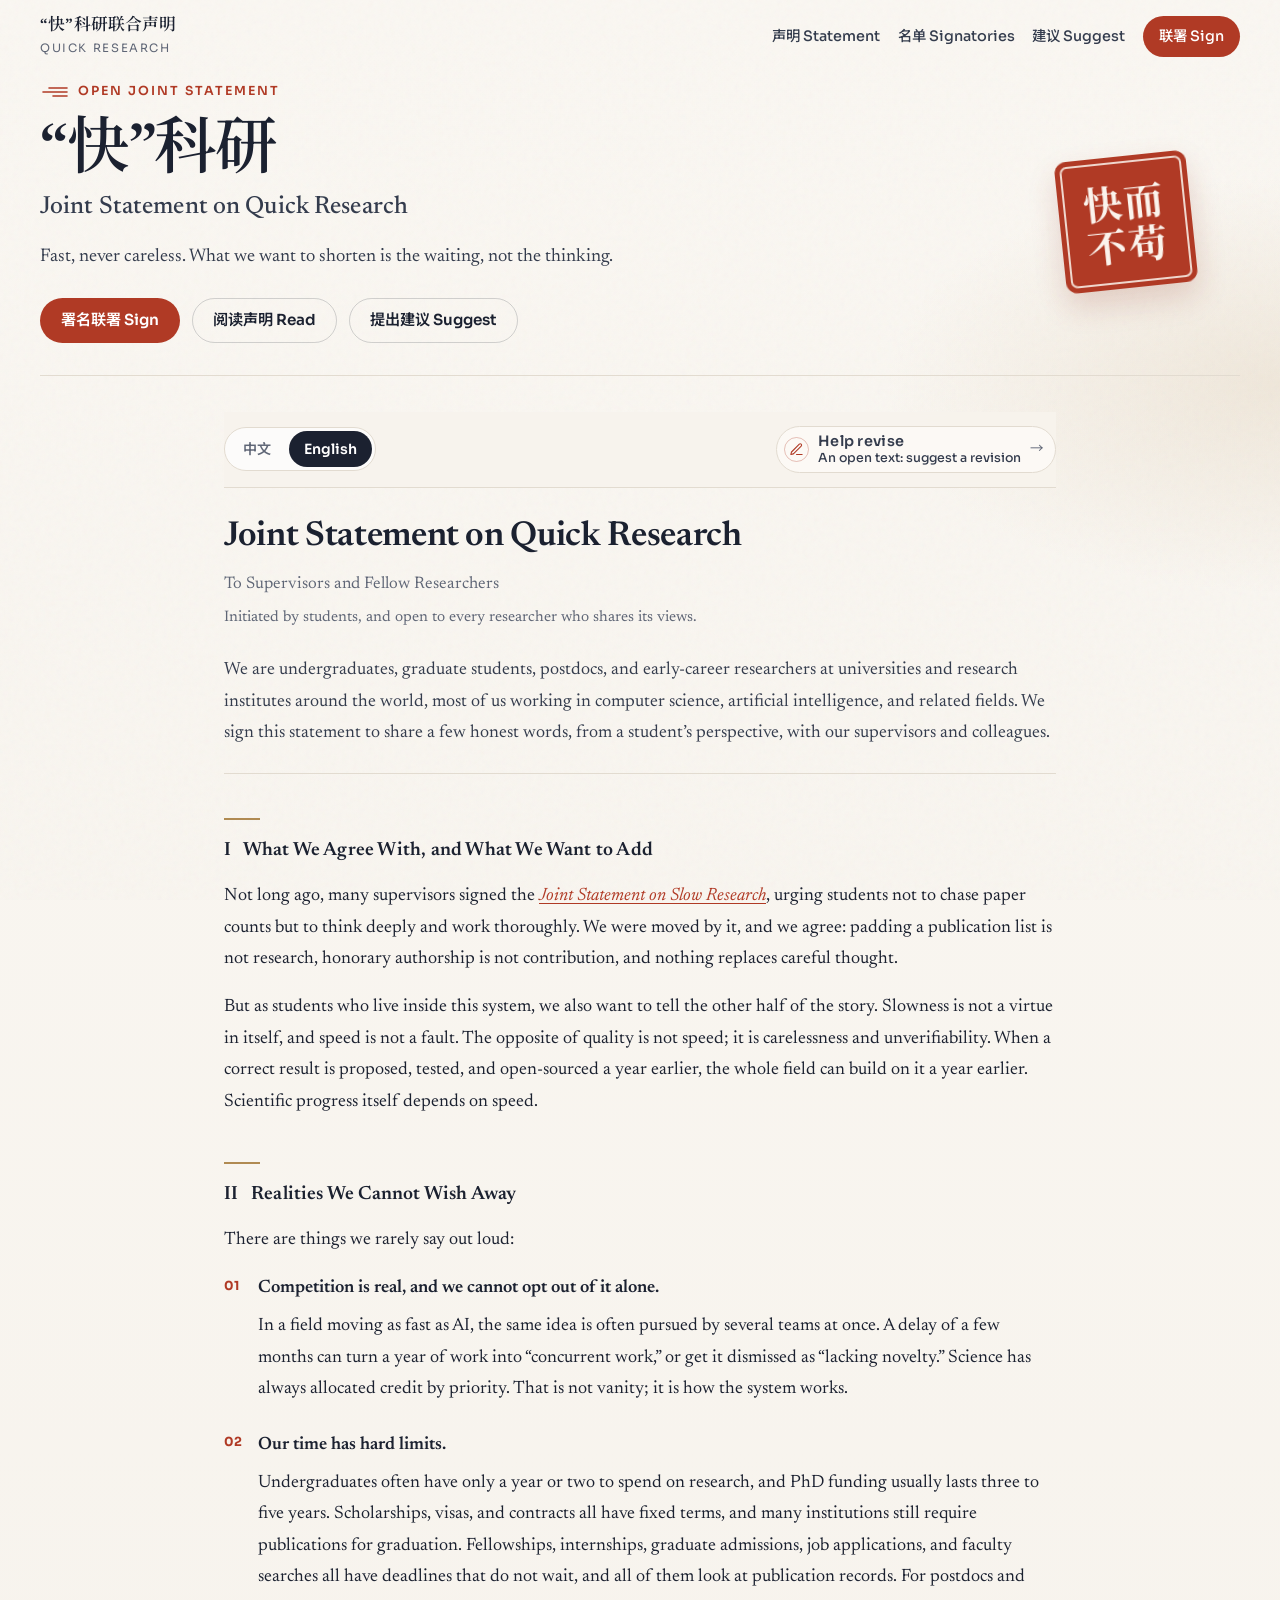
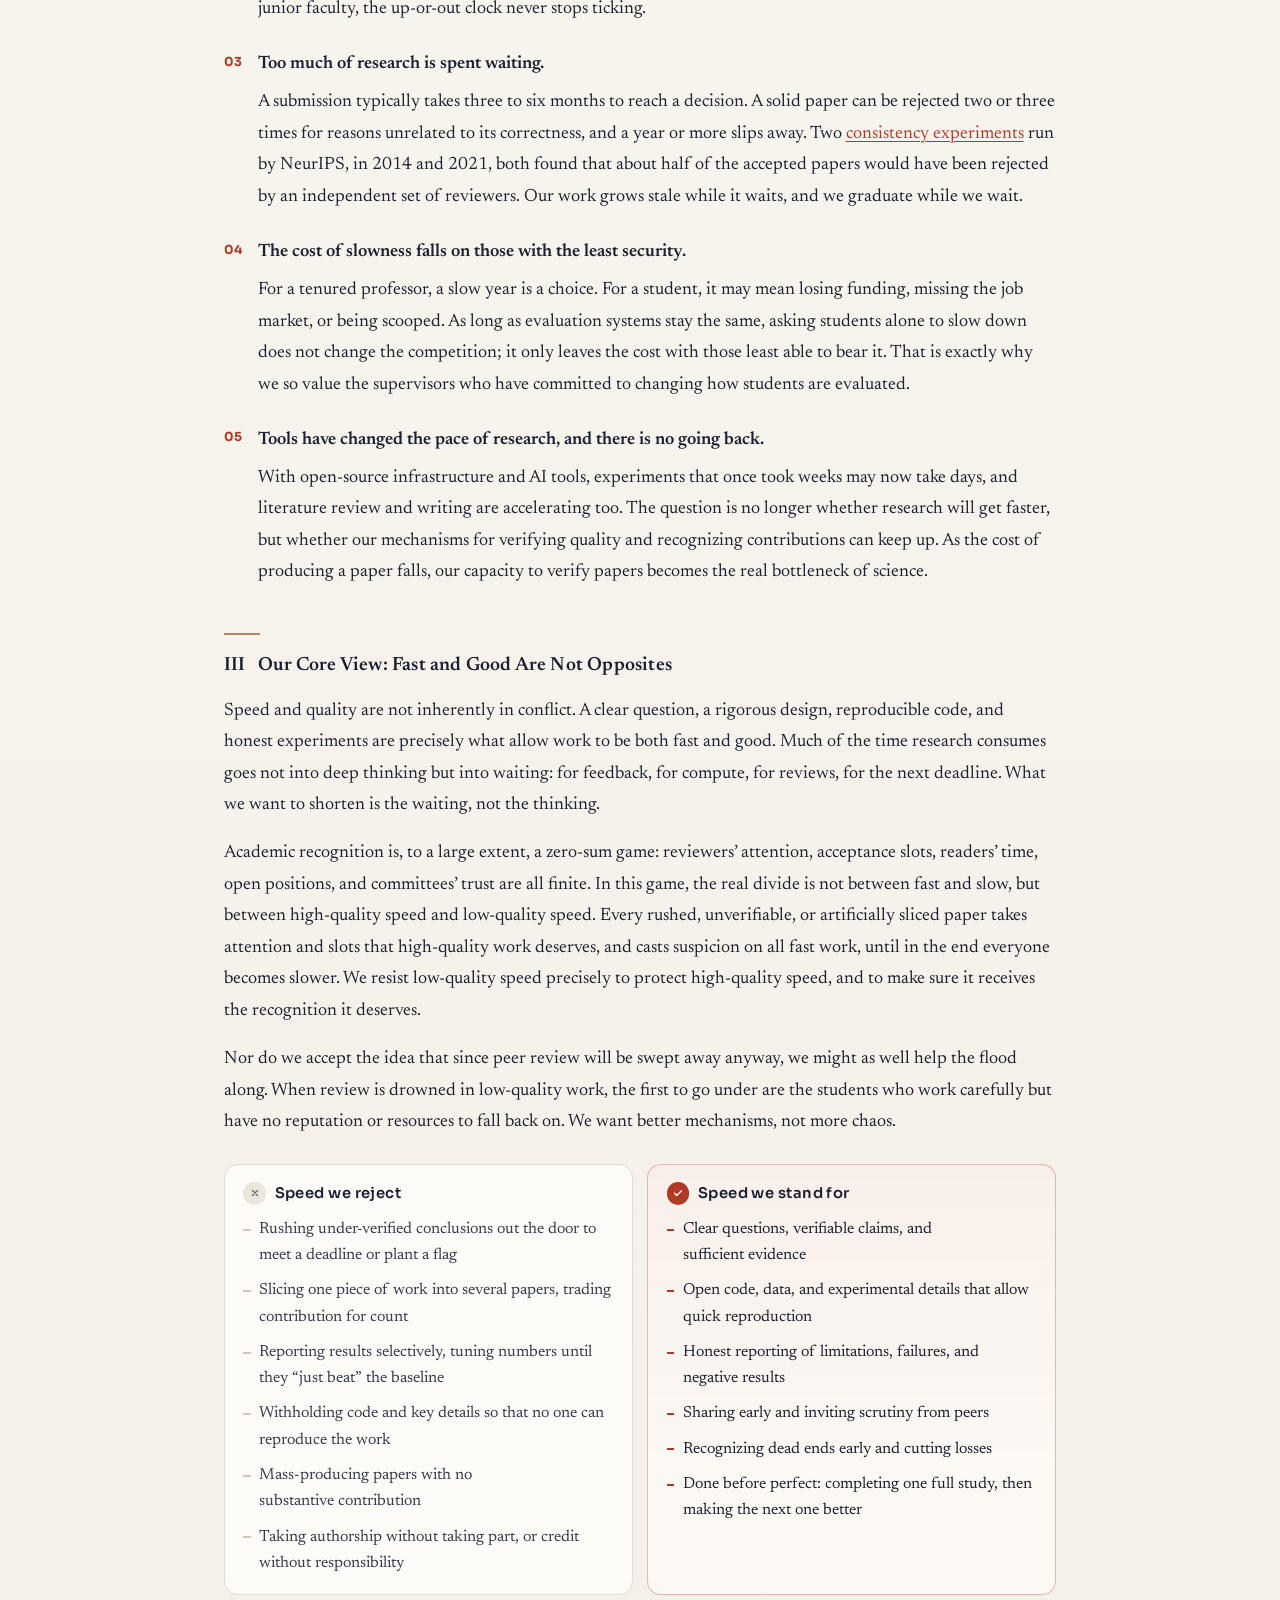
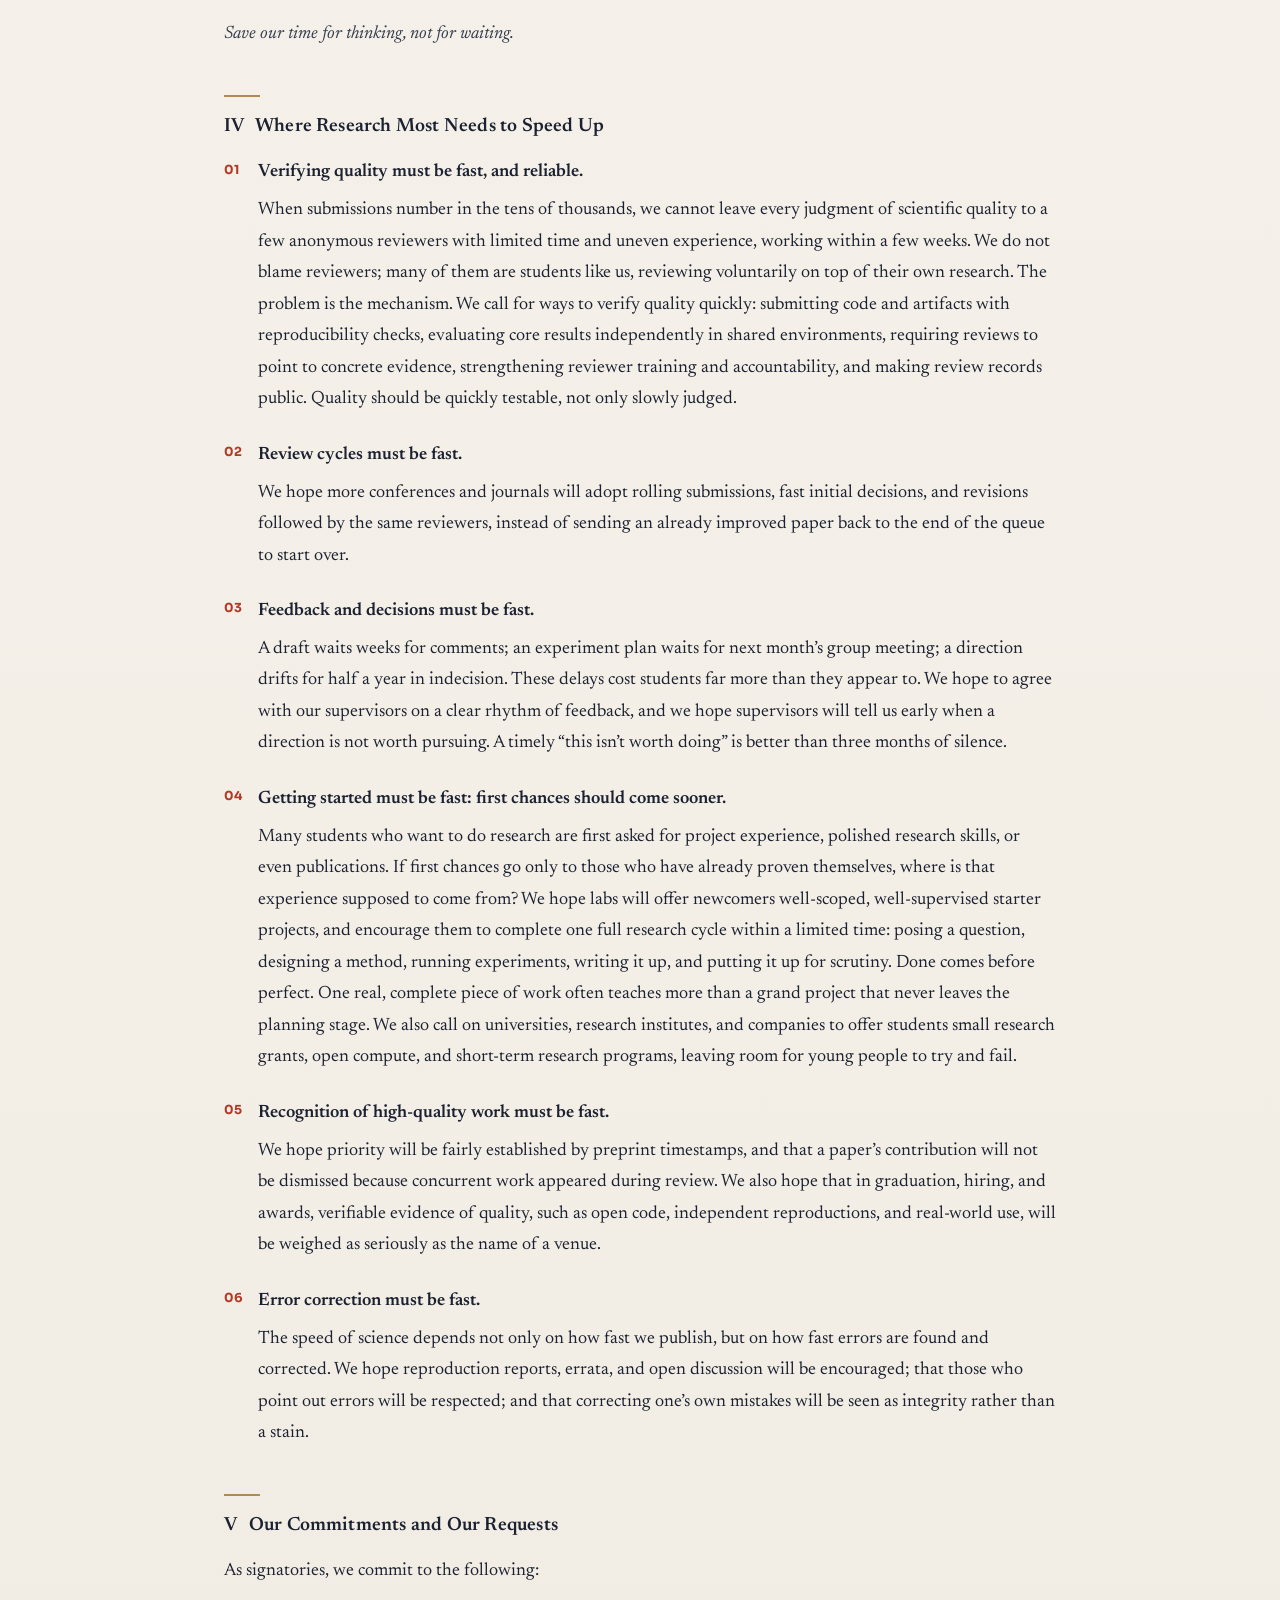
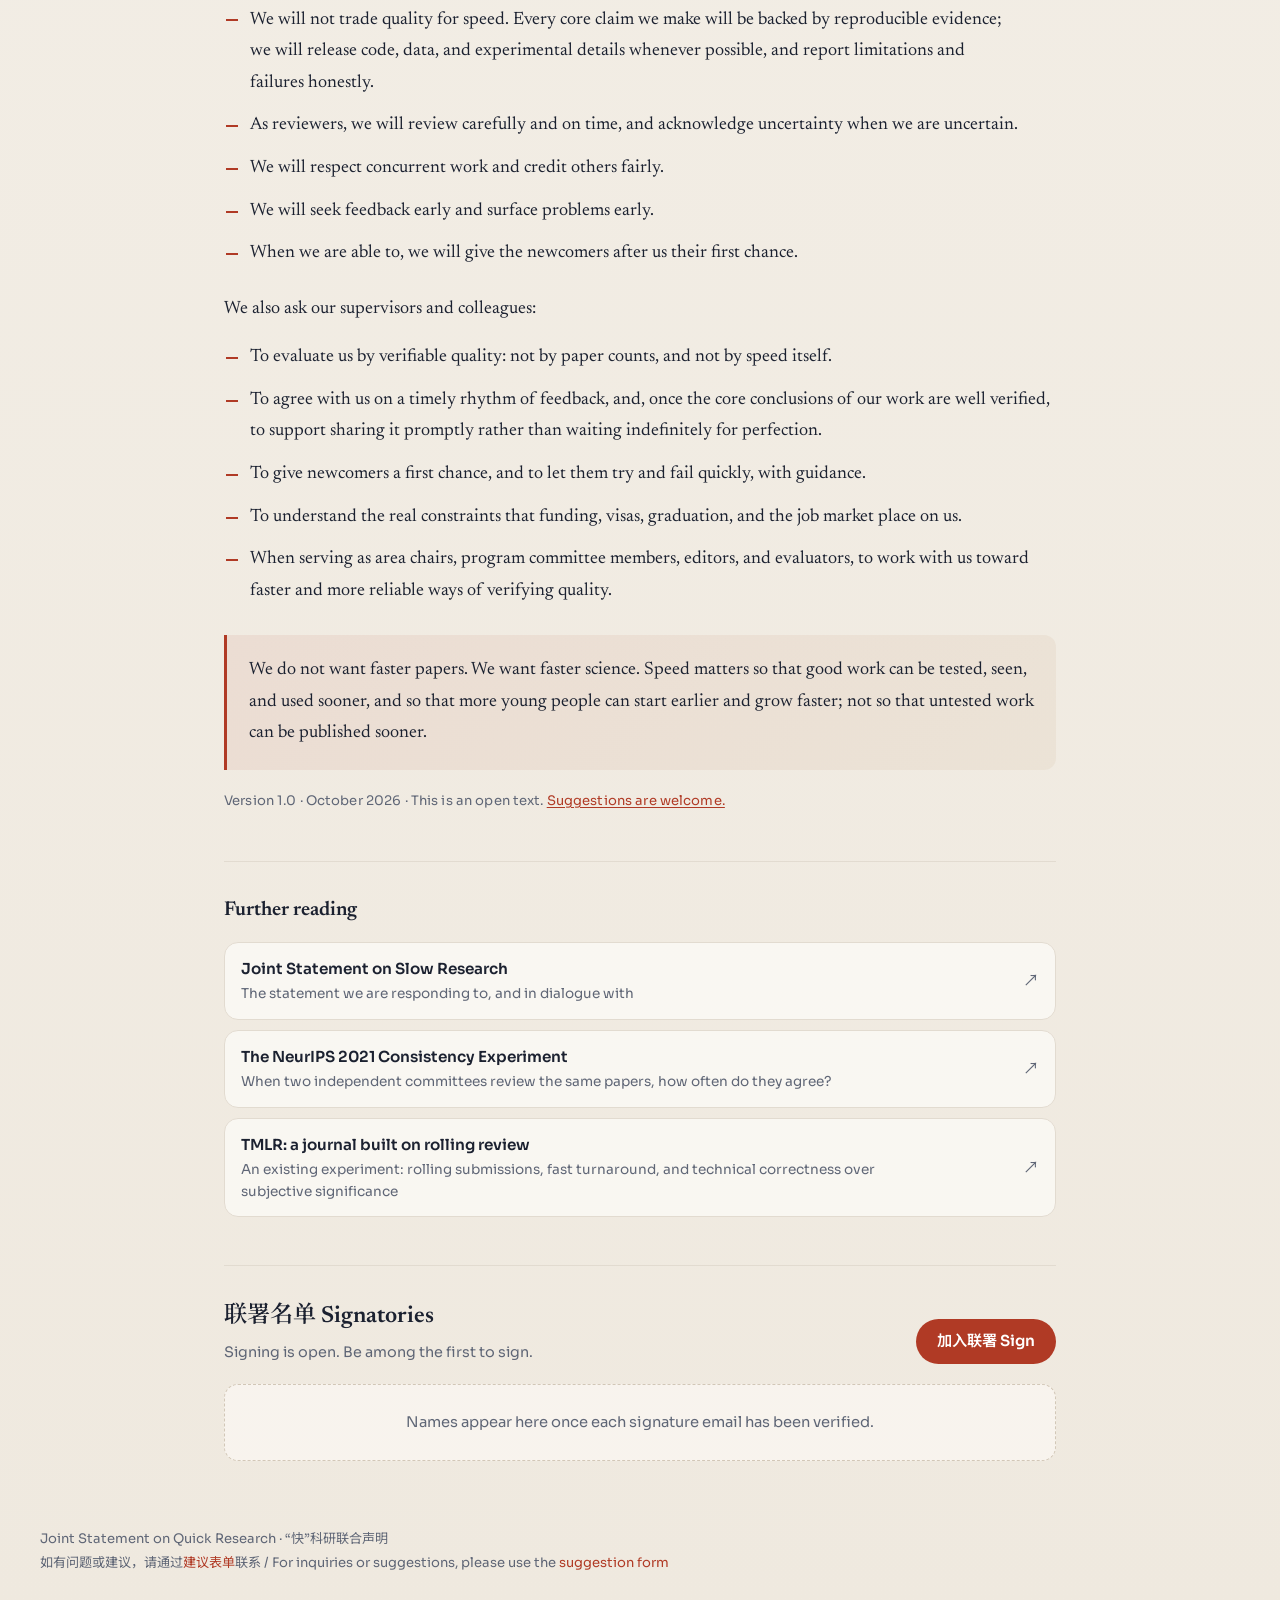
==== commit 2baf9cc4: "Send sign-up form through Web3Forms instead of exposing the email The page now submits to Web3Forms " ====
--- a/index.html
+++ b/index.html
@@ -423,9 +423,8 @@
     <footer class="footer">
       <p>Joint Statement on Quick Research · “快”科研联合声明</p>
       <p>
-        如有问题或建议，可邮件联系 /
-        For inquiries or suggestions, please email
-        <a href="mailto:kunlunz097@gmail.com">kunlunz097@gmail.com</a>
+        如有问题或建议，请通过<a href="sign.html?mode=suggest">建议表单</a>联系 /
+        For inquiries or suggestions, please use the <a href="sign.html?mode=suggest">suggestion form</a>
       </p>
     </footer>
   </div>
--- a/static/style.css
+++ b/static/style.css
@@ -994,70 +994,6 @@
 }
 .send-step h2:focus { outline: none; }
 
-.mail-card {
-  margin-top: 1.1rem;
-  overflow: hidden;
-  border: 1px solid var(--line);
-  border-radius: 14px;
-  background: #fff;
-}
-.mail-row {
-  display: grid;
-  grid-template-columns: 7.5rem minmax(0, 1fr) auto;
-  align-items: center;
-  gap: 0.6rem 0.85rem;
-  padding: 0.75rem 0.9rem;
-  border-bottom: 1px solid var(--line);
-}
-.mail-row-body {
-  align-items: start;
-  border-bottom: 0;
-}
-.mail-row-body .copy-btn { grid-column: 3; }
-.mail-key {
-  font-size: 0.78rem;
-  font-weight: 600;
-  letter-spacing: 0.04em;
-  color: var(--muted);
-}
-.mail-val {
-  font-size: 0.92rem;
-  font-weight: 500;
-  overflow-wrap: anywhere;
-}
-.mail-body {
-  grid-column: 1 / -1;
-  max-height: 24rem;
-  margin: 0;
-  padding: 0.85rem 0.95rem;
-  overflow: auto;
-  border-radius: 10px;
-  background: var(--paper);
-  font-family: var(--sans);
-  font-size: 0.88rem;
-  line-height: 1.7;
-  white-space: pre-wrap;
-  overflow-wrap: anywhere;
-}
-.copy-btn {
-  appearance: none;
-  padding: 0.3rem 0.75rem;
-  border: 1px solid var(--line-strong);
-  border-radius: 999px;
-  background: var(--sheet);
-  color: var(--ink-soft);
-  font: inherit;
-  font-size: 0.8rem;
-  font-weight: 600;
-  white-space: nowrap;
-  cursor: pointer;
-  transition: border-color 0.2s var(--ease), color 0.2s var(--ease);
-}
-.copy-btn:hover {
-  border-color: var(--accent);
-  color: var(--accent);
-}
-
 /* —— Footer —— */
 .footer {
   width: min(var(--shell), calc(100% - var(--gutter)));
@@ -1103,10 +1039,6 @@
   .mode-options,
   .grid.two { grid-template-columns: 1fr; }
   .statement-doc .points li { padding-left: 1.85rem; }
-  .mail-row { grid-template-columns: minmax(0, 1fr) auto; }
-  .mail-row .mail-key { grid-column: 1 / -1; }
-  .mail-row-body .mail-key { grid-column: 1; }
-  .mail-row-body .copy-btn { grid-column: 2; }
 }
 
 @media (prefers-reduced-motion: reduce) {
@@ -1116,3 +1048,22 @@
     transition: none !important;
   }
 }
+
+/* —— Form submission —— */
+.botcheck { display: none !important; }
+
+.form-error {
+  margin: 1rem 0 0;
+  padding: 0.75rem 0.9rem;
+  border: 1px solid #efc0c0;
+  border-radius: 12px;
+  background: #fdf0f0;
+  color: #8f2f2f;
+  font-size: 0.9rem;
+}
+
+.btn:disabled {
+  opacity: 0.6;
+  cursor: progress;
+  transform: none;
+}
